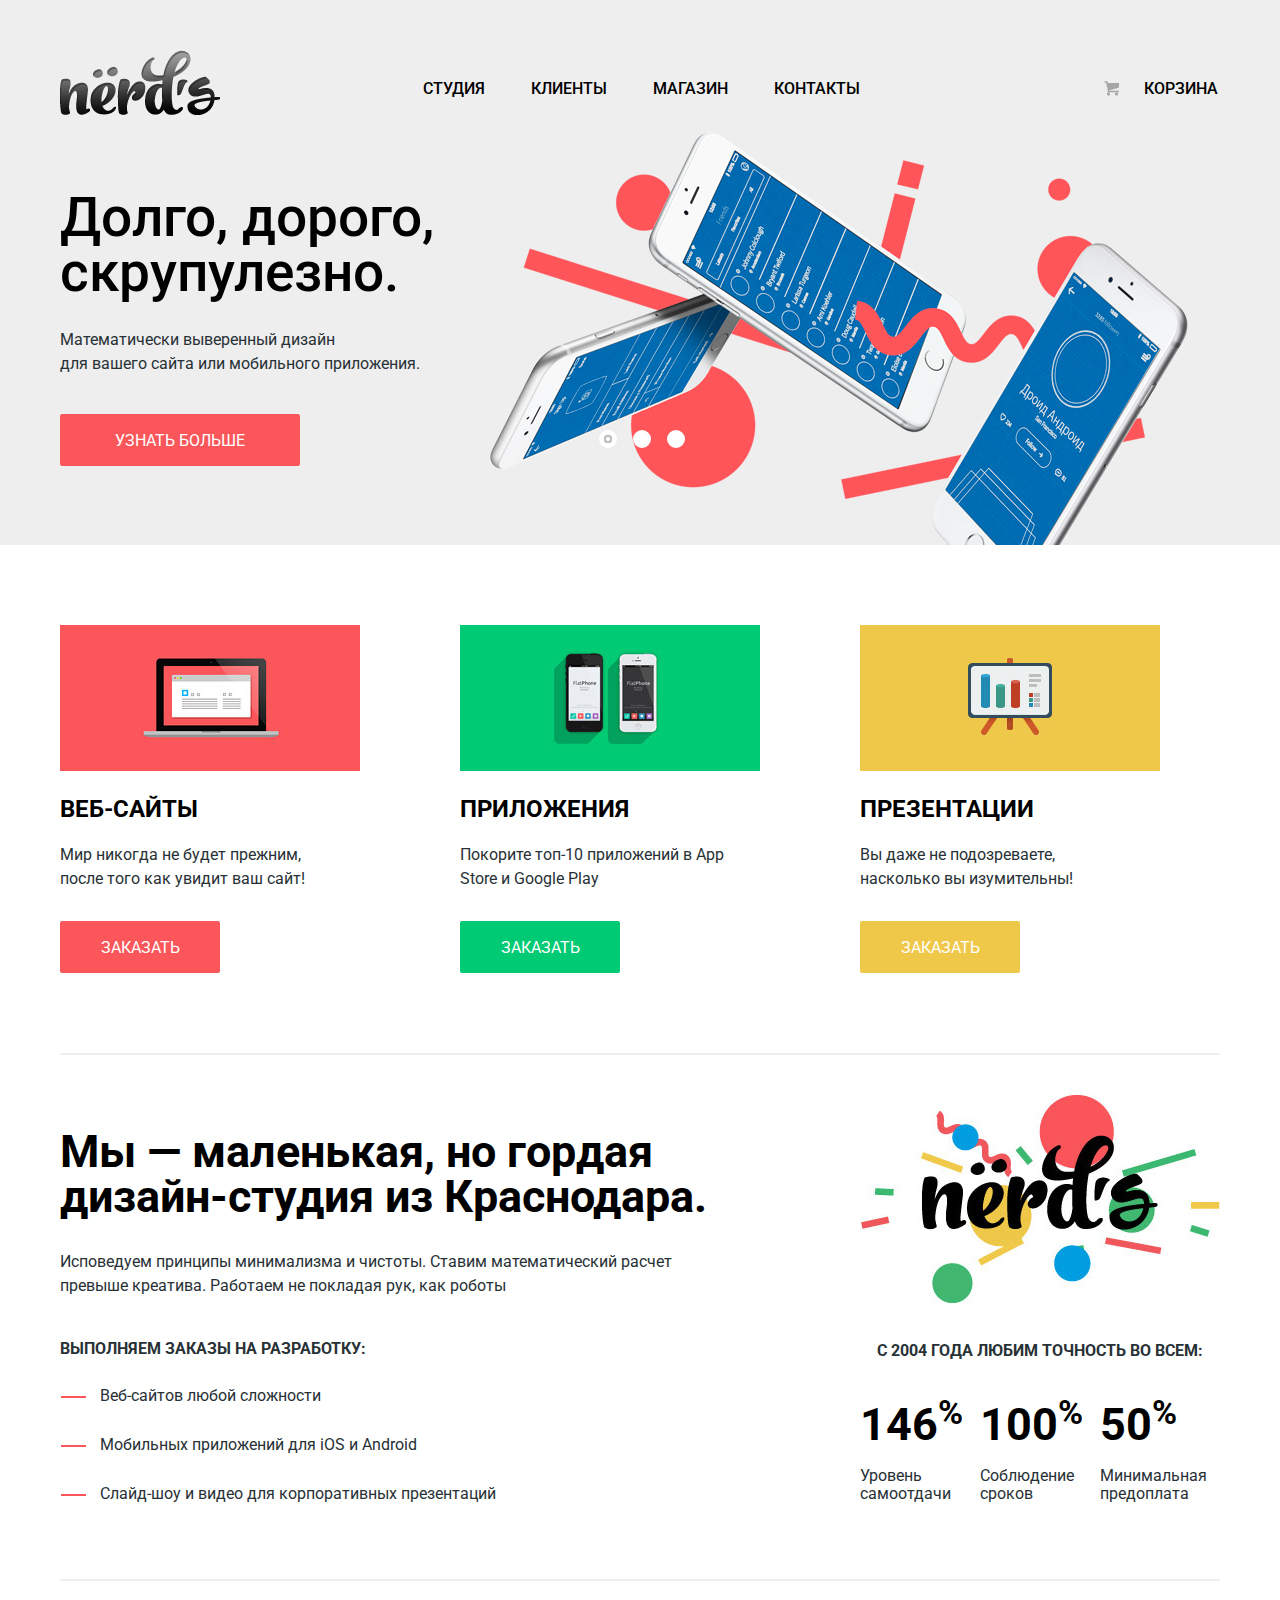
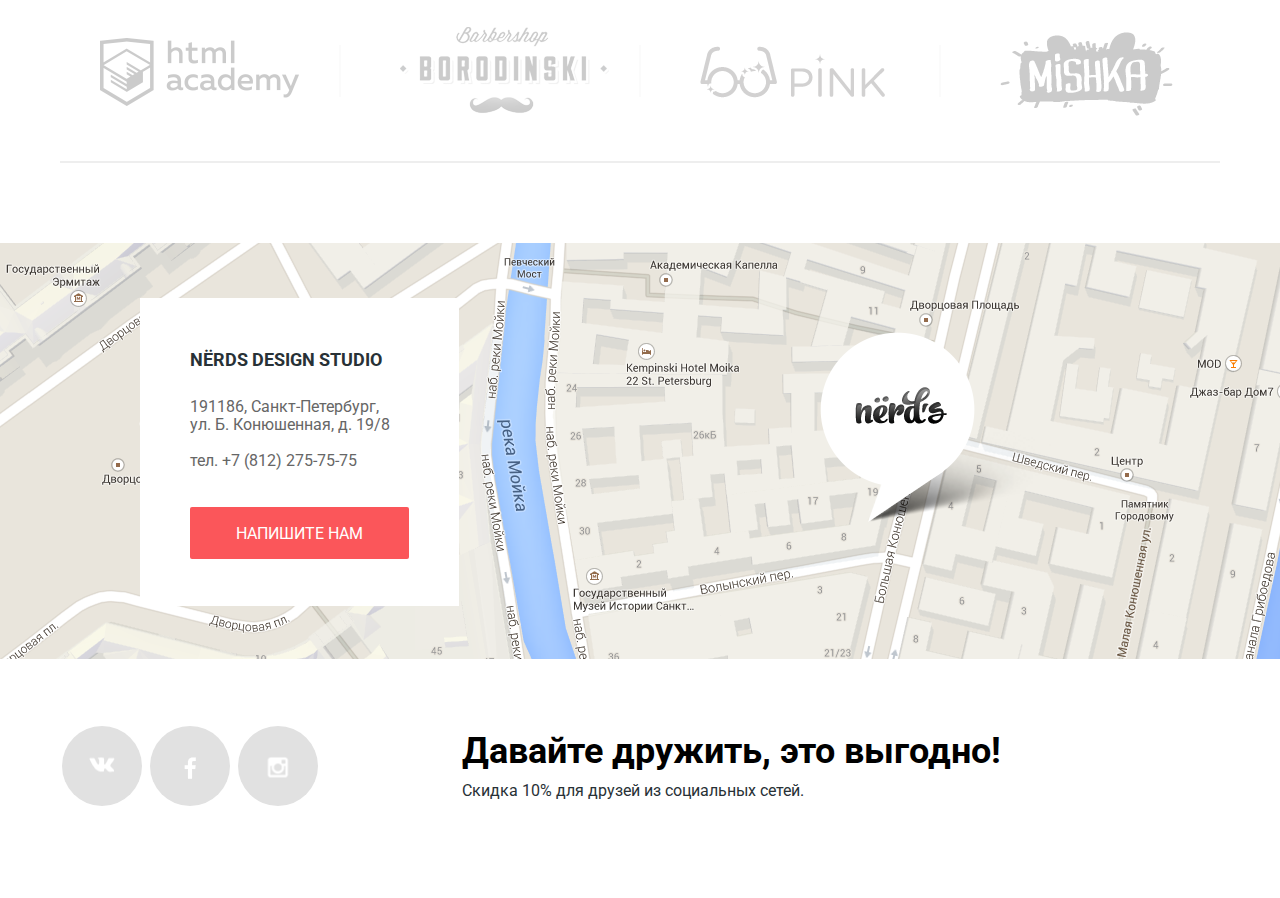
==== index.html @ e9937d72 "Декоративные элементы личного проекта" ====
<!DOCTYPE html>
<html lang="ru">
  <head>
    <meta charset="utf-8">
    <title>Нёрдс</title>
    <link href="css/style.css" rel="stylesheet">
    <link href="https://fonts.googleapis.com/css?family=Roboto:400,500,700&amp;subset=cyrillic-ext" rel="stylesheet">
    <link href="css/normalize.css" rel="stylesheet">
  </head>
  <body>
    <header class="nav-header">
      <div class="container">
        <nav class="nav clearfix">
          <a class="main-logo"><img src="img/nerds-logo.png" width="160" height="65" alt="Нердс"></a>
          <ul class="nav-list">
            <li><a href="#">Студия</a></li>
            <li><a href="#">Клиенты</a></li>
            <li><a href="#">Магазин</a></li>
            <li><a href="#">Контакты</a></li>
            <li><a href="#" class="cart">Корзина</a></li>
          </ul>
        </nav>
      </div>
    </header>
    <header class="slider-header">
      <div class="container">
        <div class="slider">
          <div class="slider-switch">
            <span class="active"></span>
            <span></span>
            <span></span>
          </div>
          <div class="slides">
            <div class="slider-banner">
              <div class="slider-text">
                <h1 class="slider-title">Долго, дорого, скрупулезно.</h1>
                <p>Математически выверенный дизайн<br> для вашего сайта или мобильного приложения.</p>
                <a class="button" href="#">Узнать больше</a>
              </div>
            </div>
            <div class="slider-banner">
              <div class="slider-text">
                <h1 class="slider-title">Любим математику как никто другой.</h1>
                <p>Никакого креатива, только математические формулы<br> для расчета идеальных пропорций.</p>
                <a class="button" href="#">Узнать больше</a>
              </div>
            </div>
            <div class="slider-banner">
              <div class="slider-text">
                <h1 class="slider-title">Только ночь, только хардкор.</h1>
                <p>Работать днем, как все? Мы против этого.<br> Ближе к полуночи работа только начинается.</p>
                <a class="button" href="#">Узнать больше</a>
              </div>
            </div>
          </div>
        </div>
      </div>
    </header>
    <main>
      <div class="container">
      <!--Блок о преимуществах  -->
        <section class="features">
          <div class="features-item">
            <img src="img/adv1.jpg" width="300" height="146" alt="Веб-сайты">
            <h3 class="features-title">Веб-сайты</h3>
            <p>Мир никогда не будет прежним, после того как увидит ваш сайт!</p>
            <a class="button red" href="#">Заказать</a>
          </div>
          <div class="features-item">
            <img src="img/adv2.jpg" width="300" height="146" alt="Приложения">
            <h3 class="features-title">Приложения</h3>
            <p>Покорите топ-10 приложений в App Store и Google Play</p>
            <a class="button green" href="#">Заказать</a>
          </div>
          <div class="features-item">
            <img src="img/adv3.jpg" width="300" height="146" alt="Презентации">
            <h3 class="features-title">Презентации</h3>
            <p>Вы даже не подозреваете, насколько вы изумительны!</p>
            <a class="button yellow" href="#">Заказать</a>
          </div>
        </section>
      </div>
      <div class="container">
      <!-- Основной блок о компании -->
        <section class="about clearfix">
          <div class="about-left">
            <h2 class="about-title">Мы — маленькая, но гордая дизайн-студия из Краснодара.</h2>
            <p>Исповедуем принципы минимализма и чистоты. Ставим математический расчет<br> превыше креатива. Работаем не покладая рук, как роботы</p>
            <div class="about-jobs">
              <b>Выполняем заказы на разработку:</b>
                <ul class="about-jobs-list">
                  <li>Веб-сайтов любой сложности</li>
                  <li>Мобильных приложений для iOS и Android</li>
                  <li>Слайд-шоу и видео для корпоративных презентаций</li>
                </ul>
            </div>
          </div>
          <div class="about-right">
            <img src="img/about-nerds-logo.jpg" width="360" height="208" alt="Нердс">
            <div class="about-profits">
              <b>С 2004 года любим точность во всем:</b>
                <ul class="about-profits-list">
                  <li>
                    <b>146<sup>%</sup></b>
                    <span>Уровень<br> самоотдачи</span>
                  </li>
                  <li>
                    <b>100<sup>%</sup></b>
                    <span>Соблюдение<br> сроков</span>
                  </li>
                  <li>
                    <b>50<sup>%</sup></b>
                    <span>Минимальная<br> предоплата</span>
                  </li>
                </ul>
            </div>
          </div>
        </section>
      </div>
      <!-- Список партнеров -->
      <div class="container">
        <section class="partners clearfix">
          <ul class="partners-list">
            <li>
              <div class="partner-1">
                <a href="https://htmlacademy.ru/intensive/htmlcss"><img src="img/partner-academy.png" width="199" height="68" alt="HTML Academy"></a>
              </div>
            </li>
            <li>
              <div class="partner-2">
                <a href="#"><img src="img/partner-barbershop.png" width="209" height="90" alt="Барбершоп Бородинский"></a>
              </div>
            </li>
            <li>
              <div class="partner-3">
                <a href="#"><img src="img/partner-pink.png" width="185" height="52" alt="Pink"></a>
              </div>
            </li>
            <li>
              <div class="partner-4">
              <a href="#"><img src="img/partner-mishka.png" width="173" height="84" alt="Mishka"></a>
            </div>
            </li>
          </ul>
        </section>
      </div>
      <!--Блок контактов -->
      <div class="map-image clearfix">
        <img src="img/map.png" width="1440" height="416" alt="Карта">
      <div class="container">
        <div class="map-contacts">
          <strong>Nёrds design studio</strong>
          <p>191186, Санкт-Петербург,<br> ул. Б. Конюшенная, д. 19/8<span>тел. +7 (812) 275-75-75</span></p>
          <a class="button" href="#">Напишите нам</a>
        </div>
      </div>
    </div>
    </main>
    <!--Футер-->
    <footer class="container">
      <div class="footer-info clearfix">
        <section class="footer-social">
          <a href="http://vk.com" class="social-btn social-btn-vk">Вконтакте</a>
          <a href="http://facebook.com" class="social-btn social-btn-fb">Фэйсбук</a>
          <a href="http://instagram.com" class="social-btn social-btn-inst">Инстаграм</a>
        </section>
        <section class="footer-discount">
          <h3 class="footer-title">Давайте дружить, это выгодно!</h3>
          <p>Скидка 10% для друзей из социальных сетей.<p>
        </section>
      </div>
    </footer>
     <!--Модальное окно "Напишите нам"-->
    <div class="write-us">
      <form action="#" method="post">
        <input type="text" name="user" value="Представьтесь пожалуйста" id="username">
        <label for="username">Ваше имя:</label>
        <input type="email" name="email-address" value="Для отправки ответа" id="user-email">
        <label for="user-email">Ваш e-mail:</label>
        <textarea name="comment" id="user-comment">В свободной форме</textarea>
        <label for="user-comment">Текст письма:</label>
        <button>Отправить</button>
      </form>
    </div>
  </body>
</html>
---- css/style.css ----
html,
body {
  margin: 0;
  padding: 0;
  font-size: 16px;
  color: #283136;
  font-weight: normal;
  font-family: "Roboto", "Arial", "Helvetica", sans-serif;
}

.sprite {
  background-image: url(../img/sprite.png);
  background-repeat: no-repeat;
  display: block;
}

.sprite-cart-icon {
  width: 15px;
  height: 15px;
  background-position: -20px -20px;
}

.sprite-checkbox-off {
  width: 23px;
  height: 23px;
  background-position: -20px -75px;
}

.sprite-checkbox-on {
  width: 27px;
  height: 23px;
  background-position: -20px -138px;
}

.sprite-close-cross {
  width: 21px;
  height: 21px;
  background-position: -20px -201px;
}

.sprite-fb-icon {
  width: 12px;
  height: 22px;
  background-position: -20px -262px;
}

.sprite-insta-icon {
  width: 21px;
  height: 21px;
  background-position: -20px -324px;
}

.sprite-radio-off {
  width: 25px;
  height: 25px;
  background-position: -20px -385px;
}

.sprite-radio-on {
  width: 25px;
  height: 25px;
  background-position: -20px -450px;
}

.sprite-vk-icon {
  width: 26px;
  height: 15px;
  background-position: -20px -515px;
}

h1.slider-title,
h1.catalog-title {
  font-size: 55px;
  line-height: 55px;
  color: #000000;
}

h3.features-title {
  font-size: 24px;
  line-height: 30px;
  color: #000000;
}

h3.footer-title {
  font-size: 36px;
  line-height: 36px;
  color: #000000;
}

.button {
  color: #ffffff;
  font-size: 16px;
  line-height: 18px;
  border-radius: 2px;
  background-color: #fb565a;
  display: block;
  text-decoration: none;
  text-transform: uppercase;
  margin: 0;
  padding-top: 18px;
  padding-bottom: 16px;
  text-align: center;
  width: 240px;
}

.clearfix::after {
  content: "";
  display: table;
  clear: both;
}

.container {
  width: 1160px;
  margin: 0 auto;
  padding: 0 20px;
}

header {
  background-color: #eeeeee;
}

.nav {
  padding: 0;
  margin: 0;
  padding-top: 50px;
}

.main-logo {
  float: left;
  display: block;
  margin: 0;
  padding: 0;
  width: 160px;
  height: 65px;
}

.main-logo img:hover {
  opacity: 0.8;
  cursor: pointer;
}

.main-logo img:active {
  opacity: 0.3;
}

.nav-list {
  float: right;
  width: 800px;
  padding: 0;
  padding-top: 24px;
  margin: 0;
  margin-bottom: 10px;
  list-style-type: none;
}

.nav-list li {
  display: inline-block;
  vertical-align: middle;
  padding-left: 3px;
  padding-right: 39px;
  font-size: 16px;
  line-height: 30px;
}

.nav-list li:last-child {
  padding-right: 0;
}

.nav-list a {
  text-transform: uppercase;
  color: #000000;
  font-weight: 500;
  text-decoration: none;
}

.nav-list a:hover {
  color: #fb565a;
}

.nav-list a:active {
  color: #afafaf;
}

.nav-list a.active {
  border-bottom: 2px solid #fb565a;
  padding-bottom: 9px;
}

.cart {
  background: url(../img/cart-icon.png) no-repeat left center;
  padding-left: 40px;
  margin-left: 198px;
}

.catalog-title {
  margin: 0;
  padding: 0;
  width: auto;
  padding-top: 76px;
  padding-left: 217px;
  padding-bottom: 107px;
}

.catalog-header {
  margin-bottom: 57px;
}

/*СЛАЙДЕР*/

.slider-header {
  margin: 0 auto;
  padding: 0;
  margin-bottom: 80px;
}

.slider {
  position: relative;
  width: 1160px;
  height: 430px;
  margin: 0 auto;
}

.slider-switch {
  position: absolute;
  bottom: 90px;
  left: 50%;
  width: 100px;
  height: 25px;
  margin-left: -48px;
  text-align: center;
  z-index: 900;
}

.slider-switch span {
  display: inline-block;
  width: 8px;
  height: 8px;
  margin: 0 6px;
  background-color: #ffffff;
  border: 5px solid #ffffff;
  vertical-align: top;
  border-radius: 50%;
  cursor: pointer;
  position: relative;
}

.slider-switch .active {
  background-color: #808080
}

.slider-switch .active::before {
  content: "";
  display: block;
  position: absolute;
  width: 4px;
  height: 4px;
  border: 2px solid #c1c1c1;
  border-radius: 50%;
  background-color: #ffffff;
}

.slider-banner {
  position: absolute;
  top: 0;
  left: 0;
  width: 100%;
  height: 100%;
  overflow: hidden;
}

.slider-text {
  width: 520px;
  padding: 0;
  padding-top: 75px;
}

.slider-title {
  margin: 0;
  padding: 0;
  margin-bottom: 25px;
  font-weight: 500;
}

.slider p {
  margin-bottom: 38px;
  padding-right: 30px;
  padding-top: 3px;
  color: #283136;
  line-height: 24px;
}

.slider a.button:hover {
  background-color: #e74246;
}

.slider a.button:active {
  background-color: #d7373b;
  color: rgba(255, 255, 255, 0.3);
  transform: translateY(3px);
}

.slider-banner:nth-child(1) {
  background-image: url(../img/slide1.png);
  background-repeat: no-repeat;
  background-position: 430px 17px;
}

.slider-banner:nth-child(2) {
  background-image: url(../img/slide2.png);
  background-repeat: no-repeat;
  background-position: 430px 0px;
}

.slider-banner:nth-child(3) {
  background-image: url(../img/slide3.png);
  background-repeat: no-repeat;
  background-position: 400px 0px;
}

.slider-banner {
  display: none;
}

.slider-banner:nth-child(1) {
  display: block;
}

/*Блок преимуществ*/

.features {
  padding: 0;
  margin: 0;
  font-size: 0;
  border-bottom: 2px solid #eeeeee;
}

.features-item {
  display: inline-block;
  vertical-align: middle;
  text-align: left;
  width: 300px;
  padding-left: 100px;
  font-size: 16px;
  line-height: 24px;
}

.features-item:nth-child(1) {
  padding-left: 0;
}

.features-item img {
  display: block;
  margin-bottom: 23px;
}

.features-title {
  margin: 0;
  margin-bottom: 19px;
  padding: 0;
  text-transform: uppercase;
}

.features-item p {
  color: #283136;
  padding-right: 34px;
  margin-bottom: 30px;
}

.features-item a.button {
  width: 160px;
  margin-bottom: 80px;
}

.button.red:hover {
  background-color: #e74246;
}

.button.red:active {
  background-color: #d7373b;
  color: rgba(255, 255, 255, 0.3);
  transform: translateY(3px);
}

.button.green {
  background-color: #00ca74;
}

.button.green:hover {
  background-color: #00bc6c;
}

.button.green:active {
  background-color: #00aa62;
  color: rgba(255, 255, 255, 0.3);
  transform: translateY(3px);
}

.button.yellow {
  background-color: #efc84a;
}

.button.yellow:hover {
  background-color: #eab534;
}

.button.yellow:active {
  background-color: #e5a722;
  color: rgba(255, 255, 255, 0.3);
  transform: translateY(3px);
}


/*КАТАЛОГ ЛЕВАЯ СТОРОНА*/

.main-leftside {
  float: left;
  margin: 0;
  padding: 0;
  width: 260px;
  font-size: 16px;
  line-height: 20px;
}

.range-filter {
  width: 260px;
  position: relative;
  margin-bottom: 104px;
}

.range-controls {
  height: 41px;
  padding-top: 39px;
  padding-right: 20px;
  padding-left: 20px;
  margin-bottom: 15px;
  border-radius: 3px;
  background: #eeeeee;
}

.range-controls .scale {
  height: 2px;
  background: #d7dcde;
}

.range-controls .bar {
  width: 70%;
  height: 2px;
  background: #00ca74;
}

.range-controls .toggle {
  position: absolute;
  top: 30px;
  left: 0px;
  width: 4px;
  height: 4px;
  cursor: pointer;
  border: 8px solid #fff;
  border-radius: 50%;
  background: #ababab;
  box-shadow: 0 2px 1px 0 #cfcfcf;
}

.range-controls .toggle-min {
  left: 20px;
}

.range-controls .toggle-max {
  left: 160px;
}

.price-filter input {
  width: 58px;
  padding: 6px 10px;
  margin-left: 13px;
  background-color: #eeeeee;
  font-size: 16px;
  font-family: "Roboto", sans-serif;
  font-weight: 300;
  font-style: normal;
  text-align: center;
  color: #283136;
  line-height: 22px;
  text-transform: uppercase;
  border: none;
  border-radius: 3px;
}

.price-filter label {
  text-transform: uppercase;
  font-size: 16px;
}

.min-price {
  position: absolute;
  left: 0px;
  top: 94px;
}

.max-price {
  position: absolute;
  top: 94px;
  right: 0px;
}


.filter-title {
  font-size: 18px;
  line-height: 30px;
  margin: 0;
  padding: 0;
  text-transform: uppercase;
}

.filter-title.range {
  margin-bottom: 48px;
}

.filter-title.grid {
  margin-bottom: 17px;
}

.filter-title.feature {
  margin-bottom: 0px;
}

.filter-kind ul {
  margin: 0;
  margin-bottom: 30px;
  padding-left: 0;
}

.filter-kind li {
  list-style-type: none;
  padding-bottom: 15px;
  color: #283136;
}

.filter-feature ul {
  padding-left: 0;
  margin-bottom: 30px;
}

.filter-feature li {
  list-style-type: none;
  padding-bottom: 16px;
}

input[type="radio"] {
  display: none;
}

input[type="radio"] + label {
  display: block;
  margin: 2px 0;
  padding-left: 35px;
  position: relative;
  cursor: pointer;
}

input[type="radio"] + label::before {
  content: "";
  display: block;
  position: absolute;
  top: 0;
  left: 0;
  background-image: url(../img/sprite.png);
  background-repeat: no-repeat;
  width: 25px;
  height: 25px;
  background-position: -20px -385px;
  opacity: 0.4;
}

input[type="radio"]:checked + label::before {
  content: "";
  display: block;
  position: absolute;
  top: 0;
  left: 0;
  background-image: url(../img/sprite.png);
  background-repeat: no-repeat;
  width: 25px;
  height: 25px;
  background-position: -20px -450px;
}

input[type="checkbox"] {
  display: none;
}

input[type="checkbox"] + label {
  display: block;
  margin: 2px 0;
  padding-left: 35px;
  position: relative;
  cursor: pointer;
}


input[type="checkbox"] + label::before {
  content: "";
  display: block;
  position: absolute;
  top: 0;
  left: 0;
  background-image: url(../img/sprite.png);
  background-repeat: no-repeat;
  width: 23px;
  height: 23px;
  background-position: -20px -75px;
  opacity: 0.4;
}


input[type="checkbox"]:checked + label::before {
  content: "";
  position: absolute;
  background-image: url(../img/sprite.png);
  background-repeat: no-repeat;
  width: 27px;
  height: 23px;
  background-position: -20px -138px;
}

.button.grey {
  background-color: #eeeeee;
  color: #000000;
  font-weight: 500;
  width: 260px;
}

.button.grey:hover {
  background-color: #dfdfdf;
}

.button.grey:active {
  background-color: #d5d5d5;
  color: #959595;
  transform: translateY(3px);
}

/*КАТАЛОГ ПРАВАЯ СТОРОНА*/

.main-rightside {
  float: right;
  margin: 0;
  padding: 0;
  width: 760px;
  margin-left: 100px;
  margin-bottom: 60px;
}

.sort {
  margin: 0;
  margin-bottom: 57px;
  padding: 0;
}

.sort-left {
  float: left;
  text-transform: uppercase;
  font-size: 18px;
  line-height: 18px;
  margin: 0;
  padding: 0;
}

.sort-right {
  float: right;
  padding-top: 2px;
}

.sort-right a {
  display: inline-block;
  text-transform: uppercase;
  text-decoration: none;
  vertical-align: bottom;
  text-align: left;
  font-size: 14px;
  line-height: 18px;
  padding-right: 18px;
  opacity: 0.3;
  color: #000000;
}

.sort-right .down {
  vertical-align: middle;
  margin-left: 34px;
  font-size: 0;
  width: 9px;
  height: 9px;
  background-image: url(../img/sort.png);
  background-repeat: no-repeat;
  opacity: 1;
  cursor: pointer;
}

.sort-right .up {
  vertical-align: middle;
  margin-left: 0;
  font-size: 0;
  width: 9px;
  height: 9px;
  background-image: url(../img/sort.png);
  transform: rotate(180deg);
  background-repeat: no-repeat;
  opacity: 0.2;
  cursor: pointer;
}

.sort-right a.active {
  color: #000000;
  opacity: 1;
}

.sort-right a:hover {
  opacity: 0.6;
}

.sort-right a:active {
  opacity: 1;
}

.sort-right .down,
.up {
  padding-left: 0;
  padding-right: 0;
}

/*БЛОК МАКЕТОВ*/

.samples ul {
  margin: 0;
  padding: 0;
}

.samples-item li {
  float: left;
  width: 360px;
  list-style-type: none;
  margin: 0;
  margin-right: 40px;
  margin-top: 40px;
  margin-bottom: 31px;
  padding: 0;
  position: relative;
}

.window-header {
  position: absolute;
  top: -40px;
  left: 0px;
  padding: 0;
  margin: 0;
  padding-top: 0px;
  width: 360px;
  height: 40px;
  background-color: #e5e5e5;
  border-radius: 3px 3px 0 0;
}

.window-header span {
  display: inline-block;
  vertical-align: middle;
  text-align: left;
  margin-right: 5px;
  margin-top: 13px;
  width: 14px;
  height: 14px;
  border-radius: 50%;
  background-color: #ffffff;
}

.window-header span:first-child {
  margin-left: 16px;
}

.samples-item li:nth-child(2n) {
  margin-right: 0;
}

.sample-image img {
  display: block;
  position: relative;
  width: 359px;
  height: 576px;
  margin: 0 auto;
  border-left: 1px solid #e5e5e5;
  border-right: 1px solid #e5e5e5;
  border-bottom: 1px solid #e5e5e5;
}

.window-info {
  position: absolute;
  bottom: 0px;
  left: 0;
  width: 360px;
  height: 231px;
  background-color: #eeeeee;
  display: block;
  text-align: center;
  vertical-align: middle;
}

.samples-item li:hover > .window-header {
  background-color: #4d4d4d;
}

.window-info {
  display: none;
}

.samples-item li:hover > .window-info {
  display: block;
}

.samples-item li:hover {
  box-shadow: 0 6px 6px rgba(207, 207, 207, 0.5);
}

.window-info b {
  text-transform: uppercase;
  font-size: 18px;
  line-height: 30px;
  display: block;
  margin-top: 25px;
  margin-bottom: 0px;
}

.window-info p {
  color: #666666;
  font-size: 16px;
  line-height: 18px;
  margin-bottom: 29px;
}

.window-info .button {
  margin-left: 80px;
  width: 200px;
}

.window-info .button:hover {
  background-color: #e74246;
}

.window-info .button:active {
  background-color: #d7373b;
  transform: translateY(-3px);
}

/*НАВИГАЦИЯ ПО СТРАНИЦАМ КАТАЛОГА*/

.samples-page-left {
  float: left;
  margin: 0;
  padding: 0;
  margin-top: 27px;
  width: 760px;
}

.page {
  display: inline-block;
  vertical-align: middle;
  text-align: center;
  background-color: #eeeeee;
  color: #000000;
  font-size: 16px;
  text-decoration: none;
  text-transform: uppercase;
  border: 3px solid #eeeeee;
  border-radius: 3px;
  line-height: 47px;
  min-width: 47px;
  height: 47px;
  margin: 0;
  padding: 0;
  margin-left: 4px;
}

.page.active {
  background-color: #ffffff;
}

.page:hover {
  background-color: #dfdfdf;
  border-color: #dfdfdf;
}

.page:active {
  background-color: #d5d5d5;
  border-color: #d5d5d5;
  color: rgba(255, 255, 255, 0.3);
  transform: translateY(3px);
}

.samples-page-left a:first-child {
  margin-left: 0;
}

.samples-page-left a:last-child {
  width: 256px;
}

/*БЛОК О КОМПАНИИ*/

.about {
  margin: 0;
  padding: 0;
  margin-bottom: 39px;
}

.about-left {
  float: left;
  width: 660px;
  margin: 0 auto;
  margin-top: 74px;
  padding: 0;
  padding-right: 20px;
  font-size: 16px;
  line-height: 24px;
}

.about-right {
  float: right;
  width: 400px;
  padding: 0;
  margin: 0;
  margin-top: 40px;
}

.about-title {
  padding: 0;
  margin: 0;
  margin-bottom: 31px;
  font-size: 45px;
  line-height: 45px;
  color: #000000;
}

.about-left p {
  margin: 0;
  margin-bottom: 39px;
  padding: 0;
  line-height: 24px;
}

.about-jobs {
  margin: 0;
  padding: 0;
  font-size: 16px;
  line-height: 24px;
}

.about-jobs b {
  text-transform: uppercase;
  margin-bottom: 27px;
}

.about-jobs-list li {
  display: block;
  padding-bottom: 18px;
  padding-top: 7px;
  list-style-type: none;
  position: relative;
}

.about-jobs-list li::before {
  content: "";
  position: absolute;
  left: -39px;
  top: 19px;
  display: block;
  width: 25px;
  height: 2px;
  background-color: #fb565a;
}

.about-right img {
  margin-bottom: 32px;
  padding-left: 40px;
}

.about-profits b {
  font-size: 16px;
  line-height: 24px;
  text-transform: uppercase;
  padding-left: 57px;
}

.about-profits-list {
  list-style-type: none;
  padding: 0;
  margin: 0;
  padding-top: 50px;
  padding-left: 40px;
}

.about-profits-list li {
  display: inline-block;
  vertical-align: bottom;
  padding-right: 13px;
  font-size: 16px;
  line-height: 18px;
}

.about-profits-list span {
  display: block;
  padding-top: 23px;
  font-size: 16px;
  line-height: 18px;
}


.about-profits-list b {
  padding-left: 0;
  font-size: 45px;
  color: #000000;
}


/*СПОНСОРЫ*/

.partners {
  display: block;
  height: 180px;
  margin: 0 auto;
  margin-bottom: 80px;
  padding: 0;
  border-top: 2px solid #eeeeee;
  border-bottom: 2px solid #eeeeee;
  position: relative;
}


.partners-list li {
  list-style-type: none;
  width: 1160px;
}

.partner-1,
.partner-2,
.partner-3 {
  float: left;
  display: block;
  margin: 0 auto;
  padding: 0;
  padding-right: 20px;
  padding-top: 24px;
  width: 280px;
  line-height: 100px;
  opacity: 0.2;
}

.partners-list li img {
  vertical-align: middle;
  width: auto;
}

.partner-4 {
  float: left;
  margin: 0 auto;
  padding: 0;
  padding-top: 35px;
  width: 260px;
  padding-right: 0;
  opacity: 0.2;
}

.partner-1::after,
.partner-2::after,
.partner-3::after {
  content: "";
  position: absolute;
  top: 64px;
  display: block;
  width: 2px;
  height: 52px;
  background-color: #eeeeee;
}

.partner-1::after {
  left: 279px;
}

.partner-2::after {
  left: 579px;
}

.partner-3::after {
  left: 879px;
}

.partner-1:hover,
.partner-2:hover,
.partner-3:hover,
.partner-4:hover {
  opacity: 1;
}

.partner-1:active,
.partner-2:active,
.partner-3:active,
.partner-4:active {
  opacity: 0.1;
}

/*КАРТА*/

.map-image {
  display: block;
  position: relative;
  width: 1440px;
  height: 416px;
  margin: 0 auto;
  padding: 0;
}

.map-contacts {
  position: absolute;
  top: 55px;
  left: 140px;
  background-color: #ffffff;
  margin: 0 auto;
  padding: 0;
  padding-top: 47px;
  padding-left: 50px;
  font-size: 16px;
  line-height: 18px;
  text-align: left;
}

.map-contacts strong {
  font-size: 18px;
  line-height: 30px;
  text-transform: uppercase;
}

.map-contacts p {
  padding: 0;
  margin: 0;
  margin-top: 23px;
  color: #666666;
}

.map-contacts span {
  display: block;
  margin: 0;
  padding: 0;
  margin-top: 18px;
}

.map-contacts a.button {
  width: 219px;
  margin: 0;
  margin-bottom: 47px;
  margin-top: 37px;
  margin-right: 50px;
}

.map-contacts a.button:hover {
  background-color: #e74246;
}

/*ФУТЕР*/

.footer-info {
  margin: 0;
  margin-top: 74px;
  padding: 0;
  padding-bottom: 80px;
}

.footer-social {
  float: left;
  padding: 0;
  margin: 0 auto;
  width: 260px;
  text-align: center;
}

.social-btn {
  display: inline-block;
  margin-left: 4px;
  margin-top: -7px;
  width: 80px;
  height: 80px;
  font-size: 0;
  vertical-align: top;
  text-decoration: none;
  background-color: #e1e1e1;
  border-radius: 50%;
  position: relative;
}

.social-btn-vk {
  margin-left: 0;
}

.social-btn:hover {
  background-color: #e74246;
}

.social-btn:active {
  background-color: #d7373b;
  transform: translateY(3px);
  opacity: 0.3;
}

.social-btn::before {
  content: "";
  position: absolute;
  background-image: url(../img/sprite.png);
  background-repeat: no-repeat;
  transform: translate(-50%, 50%);
}

.social-btn-vk::before {
  top: 30%;
  width: 26px;
  height: 15px;
  background-position: -20px -515px;
}

.social-btn-fb::before {
  top: 25%;
  width: 12px;
  height: 22px;
  background-position: -20px -262px;
}

.social-btn-inst::before {
  top: 25%;
  width: 21px;
  height: 21px;
  background-position: -20px -324px;
}

.footer-discount {
  float: left;
  width: 700px;
  padding: 0;
  margin-left: 122px;
  padding-left: 20px;
}

.footer-title {
  margin: 0;
  padding: 0;
  text-align: left;
}

.footer-discount p {
  font-size: 16px;
  line-height: 22px;
  text-align: left;
  margin-top: 11px;
}

.write-us {
  display: none;
}
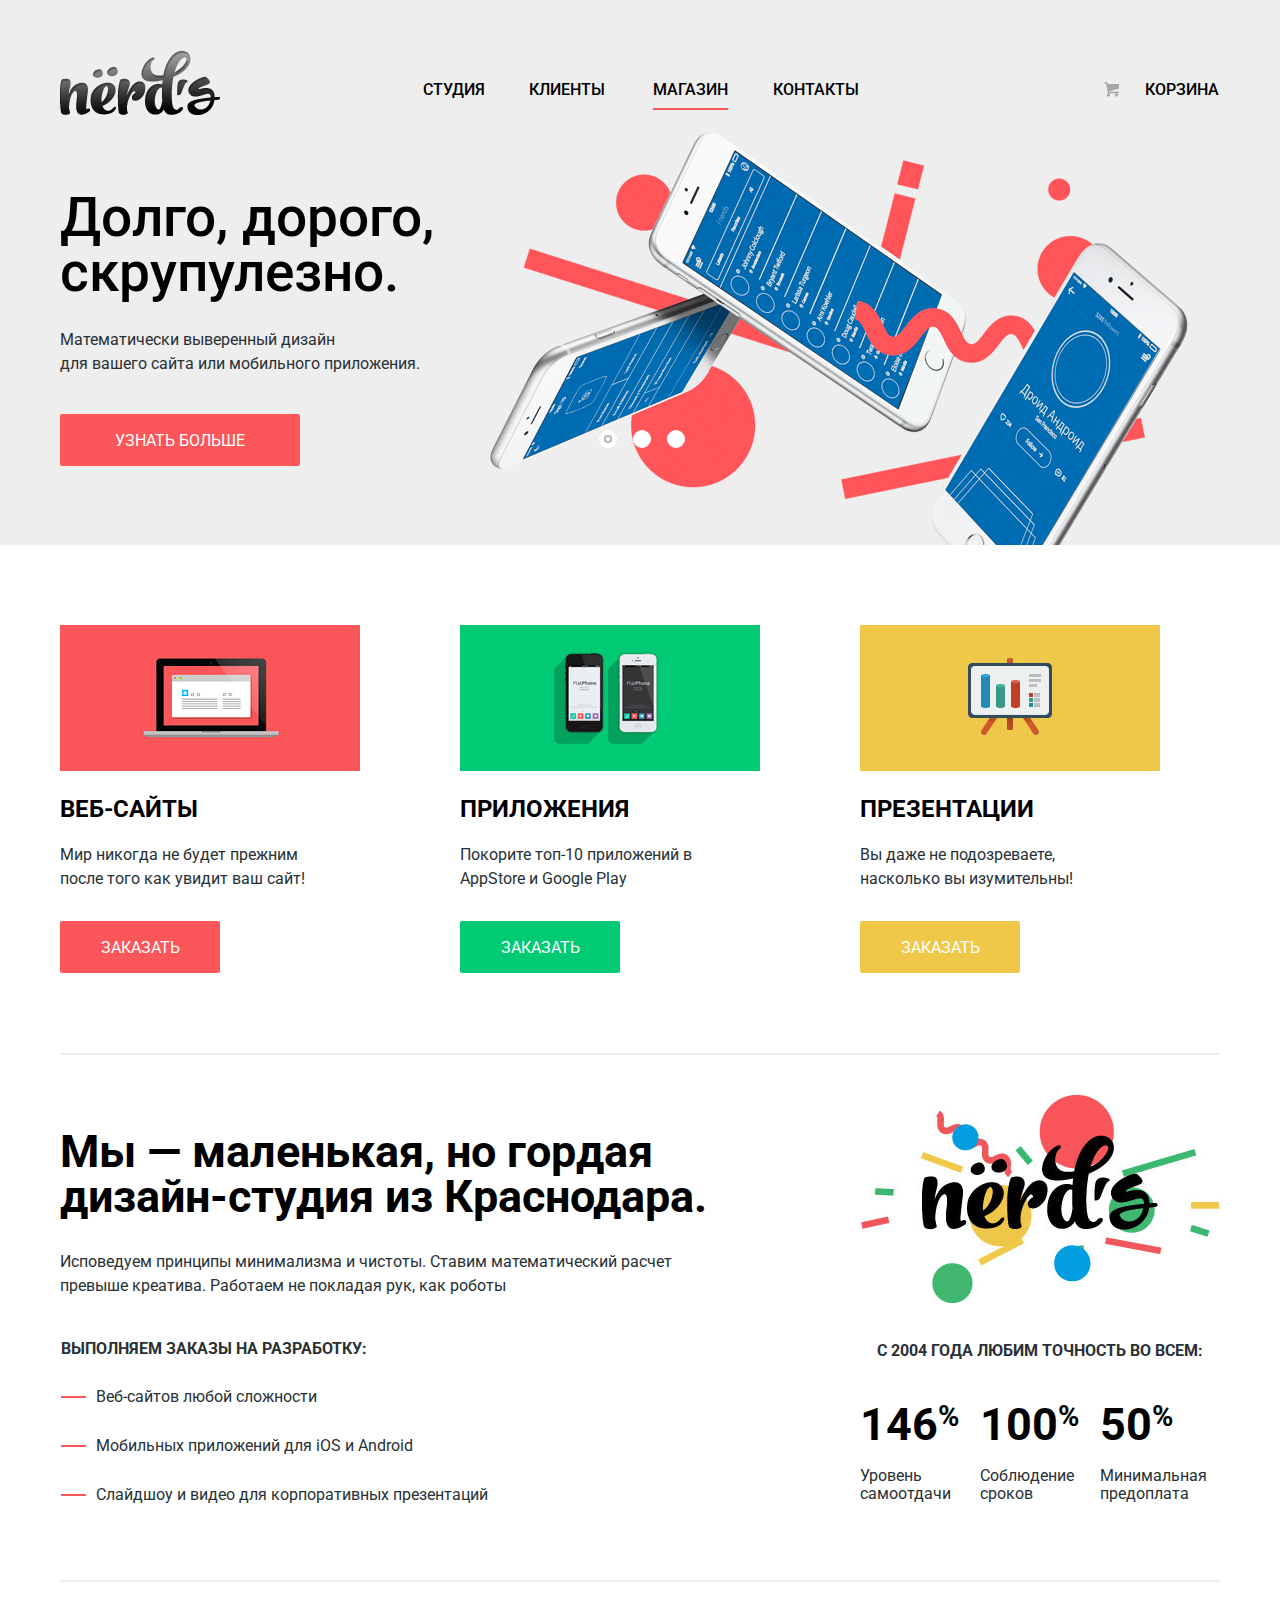
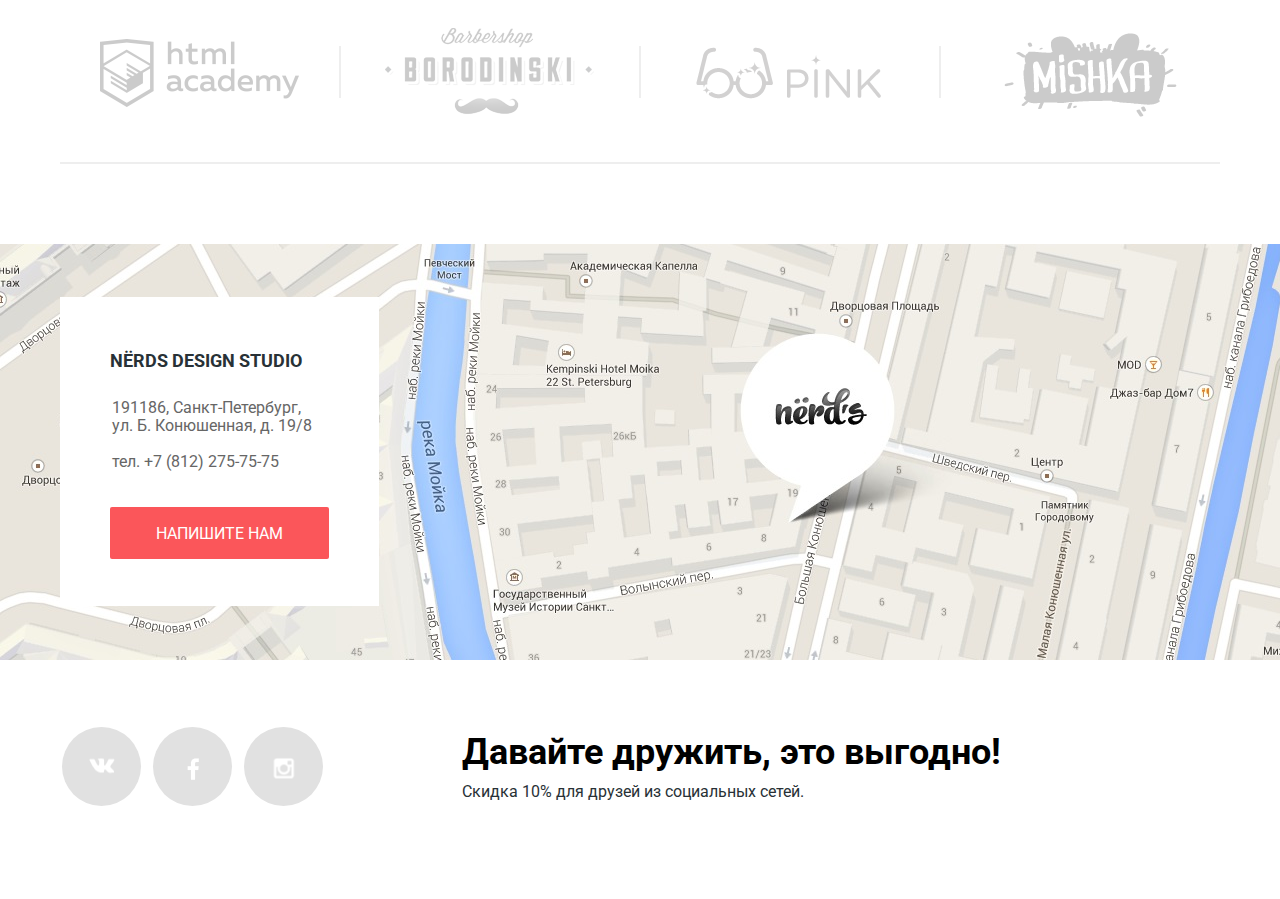
==== commit e9bbef8b: "исправления" ====
--- a/index.html
+++ b/index.html
@@ -3,23 +3,25 @@
   <head>
     <meta charset="utf-8">
     <title>Нёрдс</title>
+    <link href="css/normalize.css" rel="stylesheet">
+    <link href="https://fonts.googleapis.com/css?family=Roboto:400,500,700&amp;subset=cyrillic-ext" rel="stylesheet">
     <link href="css/style.css" rel="stylesheet">
-    <link href="https://fonts.googleapis.com/css?family=Roboto:400,500,700&amp;subset=cyrillic-ext" rel="stylesheet">
-    <link href="css/normalize.css" rel="stylesheet">
   </head>
   <body>
     <header class="nav-header">
-      <div class="container">
-        <nav class="nav clearfix">
-          <a class="main-logo"><img src="img/nerds-logo.png" width="160" height="65" alt="Нердс"></a>
+      <div class="container clearfix">
+        <nav class="nav">
+          <a href="index.html" class="main-logo"><img src="img/nerds-logo.png" width="160" height="65" alt="Нердс"></a>
           <ul class="nav-list">
             <li><a href="#">Студия</a></li>
             <li><a href="#">Клиенты</a></li>
-            <li><a href="#">Магазин</a></li>
+            <li><a href="#" class="active">Магазин</a></li>
             <li><a href="#">Контакты</a></li>
-            <li><a href="#" class="cart">Корзина</a></li>
           </ul>
         </nav>
+        <div class="cart">
+          <a href="#">Корзина</a>
+        </div>
       </div>
     </header>
     <header class="slider-header">
@@ -63,13 +65,13 @@
           <div class="features-item">
             <img src="img/adv1.jpg" width="300" height="146" alt="Веб-сайты">
             <h3 class="features-title">Веб-сайты</h3>
-            <p>Мир никогда не будет прежним, после того как увидит ваш сайт!</p>
+            <p>Мир никогда не будет прежним после того как увидит ваш сайт!</p>
             <a class="button red" href="#">Заказать</a>
           </div>
           <div class="features-item">
             <img src="img/adv2.jpg" width="300" height="146" alt="Приложения">
             <h3 class="features-title">Приложения</h3>
-            <p>Покорите топ-10 приложений в App Store и Google Play</p>
+            <p>Покорите топ-10 приложений в AppStore и Google Play</p>
             <a class="button green" href="#">Заказать</a>
           </div>
           <div class="features-item">
@@ -85,13 +87,13 @@
         <section class="about clearfix">
           <div class="about-left">
             <h2 class="about-title">Мы — маленькая, но гордая дизайн-студия из Краснодара.</h2>
-            <p>Исповедуем принципы минимализма и чистоты. Ставим математический расчет<br> превыше креатива. Работаем не покладая рук, как роботы</p>
+            <p>Исповедуем принципы минимализма и чистоты. Ставим математический расчет превыше креатива. Работаем не покладая рук, как роботы</p>
             <div class="about-jobs">
               <b>Выполняем заказы на разработку:</b>
                 <ul class="about-jobs-list">
                   <li>Веб-сайтов любой сложности</li>
                   <li>Мобильных приложений для iOS и Android</li>
-                  <li>Слайд-шоу и видео для корпоративных презентаций</li>
+                  <li>Слайдшоу и видео для корпоративных презентаций</li>
                 </ul>
             </div>
           </div>
@@ -102,15 +104,15 @@
                 <ul class="about-profits-list">
                   <li>
                     <b>146<sup>%</sup></b>
-                    <span>Уровень<br> самоотдачи</span>
+                    <span>Уровень самоотдачи</span>
                   </li>
                   <li>
                     <b>100<sup>%</sup></b>
-                    <span>Соблюдение<br> сроков</span>
+                    <span>Соблюдение сроков</span>
                   </li>
                   <li>
                     <b>50<sup>%</sup></b>
-                    <span>Минимальная<br> предоплата</span>
+                    <span>Минимальная предоплата</span>
                   </li>
                 </ul>
             </div>
@@ -146,15 +148,14 @@
       </div>
       <!--Блок контактов -->
       <div class="map-image clearfix">
-        <img src="img/map.png" width="1440" height="416" alt="Карта">
-      <div class="container">
-        <div class="map-contacts">
-          <strong>Nёrds design studio</strong>
-          <p>191186, Санкт-Петербург,<br> ул. Б. Конюшенная, д. 19/8<span>тел. +7 (812) 275-75-75</span></p>
-          <a class="button" href="#">Напишите нам</a>
+        <div class="container">
+          <div class="map-contacts">
+            <strong>Nёrds design studio</strong>
+            <p>191186, Санкт-Петербург,<br> ул. Б. Конюшенная, д. 19/8<span>тел. +7 (812) 275-75-75</span></p>
+            <a class="button" href="#">Напишите нам</a>
+          </div>
         </div>
       </div>
-    </div>
     </main>
     <!--Футер-->
     <footer class="container">
@@ -171,16 +172,23 @@
       </div>
     </footer>
      <!--Модальное окно "Напишите нам"-->
-    <div class="write-us">
-      <form action="#" method="post">
-        <input type="text" name="user" value="Представьтесь пожалуйста" id="username">
-        <label for="username">Ваше имя:</label>
-        <input type="email" name="email-address" value="Для отправки ответа" id="user-email">
-        <label for="user-email">Ваш e-mail:</label>
-        <textarea name="comment" id="user-comment">В свободной форме</textarea>
-        <label for="user-comment">Текст письма:</label>
-        <button>Отправить</button>
-      </form>
-    </div>
+     <div class="modal-content">
+       <button class="modal-content-close" type="button" title="Закрыть">Закрыть</button>
+       <h2 class="modal-content-title">Напишите нам</h2>
+       <form class="modal-form" action="#" method="post">
+         <div class="clearfix">
+           <label class="field"><b>Ваше имя:</b>
+             <input type="text" name="user" placeholder="Представьтесь пожалуйста">
+           </label>
+           <label class="field"><b>Ваш e-mail:</b>
+             <input type="email" name="email-address" placeholder="Для отправки ответа">
+           </label>
+           <label class="field"><b>Текст письма:</b>
+             <textarea name="comment" placeholder="В свободной форме"></textarea>
+           </label>
+         </div>
+         <button class="button btn-send">Отправить</button>
+       </form>
+     </div>
   </body>
 </html>
--- a/css/style.css
+++ b/css/style.css
@@ -117,6 +117,7 @@
 
 header {
   background-color: #eeeeee;
+  min-width: 1200px;
 }
 
 .nav {
@@ -144,12 +145,14 @@
 }
 
 .nav-list {
-  float: right;
-  width: 800px;
+  float: left;
+  width: 500px;
   padding: 0;
   padding-top: 24px;
   margin: 0;
+  margin-left: 200px;
   margin-bottom: 10px;
+  margin-top: 1px;
   list-style-type: none;
 }
 
@@ -157,13 +160,18 @@
   display: inline-block;
   vertical-align: middle;
   padding-left: 3px;
-  padding-right: 39px;
+  padding-right: 37px;
   font-size: 16px;
   line-height: 30px;
+}
+
+.nav-list li:nth-child(3) {
+  padding-left: 7px;
 }
 
 .nav-list li:last-child {
   padding-right: 0;
+  padding-left: 4px;
 }
 
 .nav-list a {
@@ -187,18 +195,45 @@
 }
 
 .cart {
-  background: url(../img/cart-icon.png) no-repeat left center;
-  padding-left: 40px;
-  margin-left: 198px;
+  float: right;
+  position: relative;
+  width: 120px;
+  margin: 0 auto;
+  padding: 0;
+  padding-left: 0px;
+  margin-left: 40px;
+  margin-bottom: 10px;
+  margin-top: 31px;
+}
+
+.cart::before {
+  content: "";
+  display: block;
+  position: absolute;
+  top: 1px;
+  left: 4px;
+  background-image: url(../img/sprite.png);
+  background-repeat: no-repeat;
+  width: 15px;
+  height: 15px;
+  background-position: -20px -20px;
+}
+
+.cart a {
+  text-transform: uppercase;
+  color: #000000;
+  font-weight: 500;
+  text-decoration: none;
+  padding-left: 45px;
 }
 
 .catalog-title {
   margin: 0;
   padding: 0;
   width: auto;
-  padding-top: 76px;
-  padding-left: 217px;
-  padding-bottom: 107px;
+  padding-top: 77px;
+  padding-left: 216px;
+  padding-bottom: 109px;
 }
 
 .catalog-header {
@@ -228,7 +263,7 @@
   height: 25px;
   margin-left: -48px;
   text-align: center;
-  z-index: 900;
+  z-index: 200;
 }
 
 .slider-switch span {
@@ -364,6 +399,7 @@
   color: #283136;
   padding-right: 34px;
   margin-bottom: 30px;
+  padding-left: 0;
 }
 
 .features-item a.button {
@@ -424,15 +460,18 @@
 .range-filter {
   width: 260px;
   position: relative;
-  margin-bottom: 104px;
+  margin-bottom: 106px;
+  margin-top: 0px;
+  padding-top: 0px;
 }
 
 .range-controls {
   height: 41px;
-  padding-top: 39px;
+  padding-top: 38px;
   padding-right: 20px;
   padding-left: 20px;
   margin-bottom: 15px;
+  margin-top: 0px;
   border-radius: 3px;
   background: #eeeeee;
 }
@@ -450,7 +489,7 @@
 
 .range-controls .toggle {
   position: absolute;
-  top: 30px;
+  top: 28px;
   left: 0px;
   width: 4px;
   height: 4px;
@@ -462,7 +501,7 @@
 }
 
 .range-controls .toggle-min {
-  left: 20px;
+  left: 17px;
 }
 
 .range-controls .toggle-max {
@@ -471,11 +510,11 @@
 
 .price-filter input {
   width: 58px;
-  padding: 6px 10px;
-  margin-left: 13px;
+  padding: 8px 12px;
+  margin-left: 10px;
   background-color: #eeeeee;
   font-size: 16px;
-  font-family: "Roboto", sans-serif;
+  font-family: "Roboto", "Arial", "Helvetica", sans-serif;
   font-weight: 300;
   font-style: normal;
   text-align: center;
@@ -503,20 +542,26 @@
   right: 0px;
 }
 
-
 .filter-title {
   font-size: 18px;
   line-height: 30px;
+  font-family: "Roboto", "Arial", "Helvetica", sans-serif;
+  font-weight: bold;
   margin: 0;
   padding: 0;
   text-transform: uppercase;
 }
 
 .filter-title.range {
-  margin-bottom: 48px;
+  margin-top: -3px;
+  padding-top: 0;
+  margin-bottom: 49px;
+  padding-left: 3px;
+  padding-right: 0;
 }
 
 .filter-title.grid {
+  padding-left: 0;
   margin-bottom: 17px;
 }
 
@@ -526,25 +571,27 @@
 
 .filter-kind ul {
   margin: 0;
-  margin-bottom: 30px;
+  margin-bottom: 26px;
   padding-left: 0;
 }
 
 .filter-kind li {
   list-style-type: none;
-  padding-bottom: 15px;
+  padding-bottom: 16px;
   color: #283136;
 }
+
 
 .filter-feature ul {
   padding-left: 0;
-  margin-bottom: 30px;
+  margin-bottom: 32px;
 }
 
 .filter-feature li {
   list-style-type: none;
-  padding-bottom: 16px;
-}
+  padding-bottom: 15px;
+}
+
 
 input[type="radio"] {
   display: none;
@@ -553,31 +600,39 @@
 input[type="radio"] + label {
   display: block;
   margin: 2px 0;
-  padding-left: 35px;
+  padding-left: 36px;
+  padding-bottom: 0;
   position: relative;
   cursor: pointer;
+  opacity: 1;
+  font-family: "Roboto", "Arial", "Helvetica", sans-serif;
+  color: #283136;
+}
+
+input[type="radio"] + label:hover {
+  opacity: 1;
+  color: #000000;
 }
 
 input[type="radio"] + label::before {
   content: "";
   display: block;
   position: absolute;
-  top: 0;
-  left: 0;
+  top: -3px;
+  left: 1px;
   background-image: url(../img/sprite.png);
   background-repeat: no-repeat;
   width: 25px;
   height: 25px;
   background-position: -20px -385px;
-  opacity: 0.4;
 }
 
 input[type="radio"]:checked + label::before {
   content: "";
   display: block;
   position: absolute;
-  top: 0;
-  left: 0;
+  top: -3px;
+  left: 1px;
   background-image: url(../img/sprite.png);
   background-repeat: no-repeat;
   width: 25px;
@@ -592,42 +647,62 @@
 input[type="checkbox"] + label {
   display: block;
   margin: 2px 0;
-  padding-left: 35px;
+  padding-left: 37px;
+  padding-top: 0;
   position: relative;
   cursor: pointer;
-}
-
+  opacity: 1;
+  color: #283136;
+  font-family: "Roboto", "Arial", "Helvetica", sans-serif;
+}
+
+input[type="checkbox"] + label:hover {
+  opacity: 1;
+  color: #000000;
+}
 
 input[type="checkbox"] + label::before {
   content: "";
   display: block;
   position: absolute;
-  top: 0;
+  top: -2px;
   left: 0;
   background-image: url(../img/sprite.png);
   background-repeat: no-repeat;
   width: 23px;
   height: 23px;
   background-position: -20px -75px;
-  opacity: 0.4;
-}
-
+  color: #b8b8b8;
+}
 
 input[type="checkbox"]:checked + label::before {
   content: "";
   position: absolute;
+  top: -2px;
+  left: 0;
   background-image: url(../img/sprite.png);
   background-repeat: no-repeat;
   width: 27px;
   height: 23px;
   background-position: -20px -138px;
+  color: #b8b8b8;
+}
+
+.filter-feature li label {
+  padding-top: 0;
+  padding-bottom: 0;
+  margin-top: 4px;
+  margin-bottom: 1px;
 }
 
 .button.grey {
   background-color: #eeeeee;
+  font-family: "Roboto", "Arial", "Helvetica", sans-serif;
   color: #000000;
   font-weight: 500;
   width: 260px;
+  border: 0;
+  cursor: pointer;
 }
 
 .button.grey:hover {
@@ -648,12 +723,12 @@
   padding: 0;
   width: 760px;
   margin-left: 100px;
-  margin-bottom: 60px;
+  margin-bottom: 65px;
 }
 
 .sort {
   margin: 0;
-  margin-bottom: 57px;
+  margin-bottom: 97px;
   padding: 0;
 }
 
@@ -679,14 +754,38 @@
   text-align: left;
   font-size: 14px;
   line-height: 18px;
-  padding-right: 18px;
+  margin: 0;
+  padding: 0;
+  margin-left: 6px;
+  margin-right: 12px;
+  padding-right: 0px;
+  padding-left: 0px;
   opacity: 0.3;
   color: #000000;
 }
 
+.sort-right a:first-child {
+  padding-left: 0;
+  padding-right: 7px;
+  margin-right: 8px;
+  margin-left: 0;
+}
+
+.sort-right a:nth-child(2) {
+  padding-right: 3px;
+}
+
+
+.sort-right a:nth-child(3) {
+  padding-right: 4px;
+}
+
+
 .sort-right .down {
   vertical-align: middle;
-  margin-left: 34px;
+  margin-left: 30px;
+  margin-right: 10px;
+  padding-left: 0;
   font-size: 0;
   width: 9px;
   height: 9px;
@@ -698,7 +797,8 @@
 
 .sort-right .up {
   vertical-align: middle;
-  margin-left: 0;
+  margin-right: 0;
+  padding-left: 1px;
   font-size: 0;
   width: 9px;
   height: 9px;
@@ -709,6 +809,7 @@
   cursor: pointer;
 }
 
+
 .sort-right a.active {
   color: #000000;
   opacity: 1;
@@ -722,11 +823,6 @@
   opacity: 1;
 }
 
-.sort-right .down,
-.up {
-  padding-left: 0;
-  padding-right: 0;
-}
 
 /*БЛОК МАКЕТОВ*/
 
@@ -738,12 +834,15 @@
 .samples-item li {
   float: left;
   width: 360px;
+  height: 574px;
   list-style-type: none;
   margin: 0;
   margin-right: 40px;
-  margin-top: 40px;
-  margin-bottom: 31px;
-  padding: 0;
+  margin-top: 0px;
+  margin-bottom: 74px;
+  padding: 0;
+  padding-top: 0;
+  padding-bottom: 0;
   position: relative;
 }
 
@@ -753,7 +852,6 @@
   left: 0px;
   padding: 0;
   margin: 0;
-  padding-top: 0px;
   width: 360px;
   height: 40px;
   background-color: #e5e5e5;
@@ -784,7 +882,7 @@
   display: block;
   position: relative;
   width: 359px;
-  height: 576px;
+  height: 574px;
   margin: 0 auto;
   border-left: 1px solid #e5e5e5;
   border-right: 1px solid #e5e5e5;
@@ -819,24 +917,32 @@
   box-shadow: 0 6px 6px rgba(207, 207, 207, 0.5);
 }
 
-.window-info b {
+.window-info .sample-name {
   text-transform: uppercase;
+  text-decoration: none;
   font-size: 18px;
   line-height: 30px;
-  display: block;
-  margin-top: 25px;
+  color: #000000;
+  display: block;
+  margin-top: 27px;
   margin-bottom: 0px;
 }
 
 .window-info p {
+  display: inline-block;
+  text-align: center;
   color: #666666;
   font-size: 16px;
   line-height: 18px;
-  margin-bottom: 29px;
+  margin-bottom: 28px;
+  width: auto;
+  padding-left: 80px;
+  padding-right: 80px;
 }
 
 .window-info .button {
-  margin-left: 80px;
+  margin-left: 81px;
+  margin-bottom: 45px;
   width: 200px;
 }
 
@@ -855,7 +961,8 @@
   float: left;
   margin: 0;
   padding: 0;
-  margin-top: 27px;
+  margin-top: -13px;
+  margin-bottom: -6px;
   width: 760px;
 }
 
@@ -907,7 +1014,7 @@
 .about {
   margin: 0;
   padding: 0;
-  margin-bottom: 39px;
+  margin-bottom: 55px;
 }
 
 .about-left {
@@ -950,17 +1057,35 @@
   padding: 0;
   font-size: 16px;
   line-height: 24px;
+  margin-right: 0;
+  margin-left: 0;
 }
 
 .about-jobs b {
   text-transform: uppercase;
   margin-bottom: 27px;
+  margin-left: 1px;
+  margin-right: 0;
+}
+
+.about-jobs-list {
+  margin: 0;
+  padding: 0;
+  margin-right: 0;
+  margin-left: 36px;
+  margin-bottom: 0;
+  margin-top: 17px;
+  padding-left: 0;
+  padding-right: 0;
 }
 
 .about-jobs-list li {
   display: block;
   padding-bottom: 18px;
   padding-top: 7px;
+  padding-left: 0;
+  padding-right: 0;
+  margin-right: 0;
   list-style-type: none;
   position: relative;
 }
@@ -968,8 +1093,8 @@
 .about-jobs-list li::before {
   content: "";
   position: absolute;
-  left: -39px;
-  top: 19px;
+  left: -35px;
+  top: 18px;
   display: block;
   width: 25px;
   height: 2px;
@@ -1006,11 +1131,11 @@
 
 .about-profits-list span {
   display: block;
+  width: 100px;
   padding-top: 23px;
   font-size: 16px;
   line-height: 18px;
 }
-
 
 .about-profits-list b {
   padding-left: 0;
@@ -1018,6 +1143,19 @@
   color: #000000;
 }
 
+.about-profits-list sup {
+  font-size: 29px;
+}
+
+
+.about-profits-list li:nth-child(2) {
+  padding-left: 3px;
+}
+
+.about-profits-list li:last-child {
+  padding-left: 3px;
+}
+
 
 /*СПОНСОРЫ*/
 
@@ -1032,10 +1170,14 @@
   position: relative;
 }
 
+.partners-list ul {
+  width: 1160px;
+  margin: 0;
+  padding: 0;
+}
 
 .partners-list li {
   list-style-type: none;
-  width: 1160px;
 }
 
 .partner-1,
@@ -1043,28 +1185,37 @@
 .partner-3 {
   float: left;
   display: block;
-  margin: 0 auto;
-  padding: 0;
+  margin: 0;
+  padding: 0;
+  padding-top: 24px;
+  line-height: 100px;
+}
+
+.partner-1 {
+  width: auto;
+  margin: 0;
+  padding-left: 0px;
   padding-right: 20px;
-  padding-top: 24px;
-  width: 280px;
-  line-height: 100px;
-  opacity: 0.2;
-}
-
-.partners-list li img {
-  vertical-align: middle;
+}
+
+.partner-2 {
   width: auto;
+  padding-left: 66px;
+}
+
+.partner-3 {
+  width: auto;
+  padding-left: 102px;
 }
 
 .partner-4 {
   float: left;
   margin: 0 auto;
   padding: 0;
+  padding-left: 123px;
   padding-top: 35px;
-  width: 260px;
+  width: auto;
   padding-right: 0;
-  opacity: 0.2;
 }
 
 .partner-1::after,
@@ -1077,6 +1228,7 @@
   width: 2px;
   height: 52px;
   background-color: #eeeeee;
+  opacity: 1;
 }
 
 .partner-1::after {
@@ -1091,17 +1243,17 @@
   left: 879px;
 }
 
-.partner-1:hover,
-.partner-2:hover,
-.partner-3:hover,
-.partner-4:hover {
+.partners-list li img {
+  vertical-align: middle;
+  width: auto;
+  opacity: 0.2;
+}
+
+.partners-list li img:hover {
   opacity: 1;
 }
 
-.partner-1:active,
-.partner-2:active,
-.partner-3:active,
-.partner-4:active {
+.partners-list li img:active {
   opacity: 0.1;
 }
 
@@ -1109,21 +1261,23 @@
 
 .map-image {
   display: block;
-  position: relative;
-  width: 1440px;
+  min-width: 1200px;
   height: 416px;
   margin: 0 auto;
   padding: 0;
+  background-image: url(../img/map.jpg);
+  background-position: center;
+  background-repeat: no-repeat;
 }
 
 .map-contacts {
-  position: absolute;
-  top: 55px;
-  left: 140px;
+  float: left;
+  width: auto;
   background-color: #ffffff;
   margin: 0 auto;
-  padding: 0;
-  padding-top: 47px;
+  margin-top: 53px;
+  padding: 0;
+  padding-top: 49px;
   padding-left: 50px;
   font-size: 16px;
   line-height: 18px;
@@ -1140,6 +1294,7 @@
   padding: 0;
   margin: 0;
   margin-top: 23px;
+  margin-left: 2px;
   color: #666666;
 }
 
@@ -1154,7 +1309,7 @@
   width: 219px;
   margin: 0;
   margin-bottom: 47px;
-  margin-top: 37px;
+  margin-top: 36px;
   margin-right: 50px;
 }
 
@@ -1175,16 +1330,16 @@
   float: left;
   padding: 0;
   margin: 0 auto;
-  width: 260px;
+  width: 280px;
   text-align: center;
 }
 
 .social-btn {
   display: inline-block;
-  margin-left: 4px;
+  margin-left: 8px;
   margin-top: -7px;
-  width: 80px;
-  height: 80px;
+  width: 79px;
+  height: 79px;
   font-size: 0;
   vertical-align: top;
   text-decoration: none;
@@ -1194,7 +1349,7 @@
 }
 
 .social-btn-vk {
-  margin-left: 0;
+  margin-left: -15px;
 }
 
 .social-btn:hover {
@@ -1207,7 +1362,7 @@
   opacity: 0.3;
 }
 
-.social-btn::before {
+.social-btn::after {
   content: "";
   position: absolute;
   background-image: url(../img/sprite.png);
@@ -1215,21 +1370,21 @@
   transform: translate(-50%, 50%);
 }
 
-.social-btn-vk::before {
+.social-btn-vk::after {
   top: 30%;
   width: 26px;
   height: 15px;
   background-position: -20px -515px;
 }
 
-.social-btn-fb::before {
+.social-btn-fb::after {
   top: 25%;
   width: 12px;
   height: 22px;
   background-position: -20px -262px;
 }
 
-.social-btn-inst::before {
+.social-btn-inst::after {
   top: 25%;
   width: 21px;
   height: 21px;
@@ -1240,7 +1395,7 @@
   float: left;
   width: 700px;
   padding: 0;
-  margin-left: 122px;
+  margin-left: 102px;
   padding-left: 20px;
 }
 
@@ -1257,6 +1412,154 @@
   margin-top: 11px;
 }
 
-.write-us {
+/*Всплывающая форма*/
+
+.modal-content {
   display: none;
-}
+  position: fixed;
+  left: 50%;
+  bottom: 172px;
+  margin: 0;
+  margin-left: -480px;
+  margin-bottom: 20px;
+  padding: 0;
+  padding-bottom: 10px;
+  padding-left: 100px;
+  padding-right: 100px;
+  width: 760px;
+  height: 580px;
+  color: #000000;
+  background-color: #ffffff;
+  box-shadow: 0 30px 50px rgba(92, 93, 93, 0.7);
+  z-index: 500;
+}
+
+.modal-content-close {
+  position: absolute;
+  top: 76px;
+  right: 92px;
+  width: 24px;
+  height: 24px;
+  font-size: 0;
+  background-color: #ffffff;
+  border: 0;
+  opacity: 0.3;
+  cursor: pointer;
+}
+
+.modal-content-close:hover {
+  opacity: 1;
+}
+
+.modal-content-close:active {
+  opacity: 0.1;
+}
+
+.modal-content-close::before,
+.modal-content-close::after {
+  content: "";
+  position: absolute;
+  top: 10px;
+  left: 2px;
+  width: 25px;
+  height: 4px;
+  background-color: #fb565a;
+  border-radius: 1px;
+}
+
+.modal-content-close::before {
+  transform: rotate(45deg);
+}
+
+.modal-content-close::after {
+  transform: rotate(-45deg);
+}
+
+.modal-content-title {
+  font-size: 45px;
+  line-height: 45px;
+  padding: 0;
+  margin: 0;
+  margin-top: 65px;
+  margin-bottom: 40px;
+}
+
+.modal-content .modal-form {
+  display: block;
+  width: 760px;
+  margin: 0;
+  margin-top: 30px;
+}
+
+.modal-form input[type="text"],
+.modal-form input[type="email"],
+.modal-form textarea {
+  width: 345px;
+  margin: 0;
+  padding: 0;
+  padding-left: 10px;
+  padding-top: 15px;
+  padding-bottom: 15px;
+  border: 2px solid #d7dcde;
+  border-radius: 2px;
+  font-size: 16px;
+  line-height: 18px;
+  font-family: "Roboto", "Arial", "Helvetica", sans-serif;
+  color: #bababa;
+}
+
+.modal-form textarea {
+  width: 745px;
+  height: 85px;
+  padding: 0;
+  padding-left: 10px;
+  padding-top: 10px;
+  padding-bottom: 20px;
+}
+
+.modal-form input:hover,
+.modal-form textarea:hover {
+  border-color: #b4b9bb;
+  color: #a1a1a1;
+}
+
+.modal-form input:focus,
+.modal-form textarea:focus {
+  border-color: #000000;
+  color: #444444;
+}
+
+.modal-form .field {
+  float: left;
+  width: 360px;
+  margin: 0;
+  padding: 0;
+  margin-bottom: 30px;
+  margin-right: 40px;
+}
+
+.modal-form .field:nth-child(2) {
+  margin-right: 0;
+}
+
+.modal-form .field b {
+  display: block;
+  padding-bottom: 10px;
+}
+
+.button.btn-send {
+  width: 260px;
+  font-family: "Roboto", "Arial", "Helvetica", sans-serif;
+  border: 0;
+  margin-top: 17px;
+  cursor: pointer;
+}
+
+.button.btn-send:hover {
+  background-color: #e74246;
+}
+
+.button.btn-send:active {
+  background-color: #d7373b;
+  transform: translateY(3px);
+}
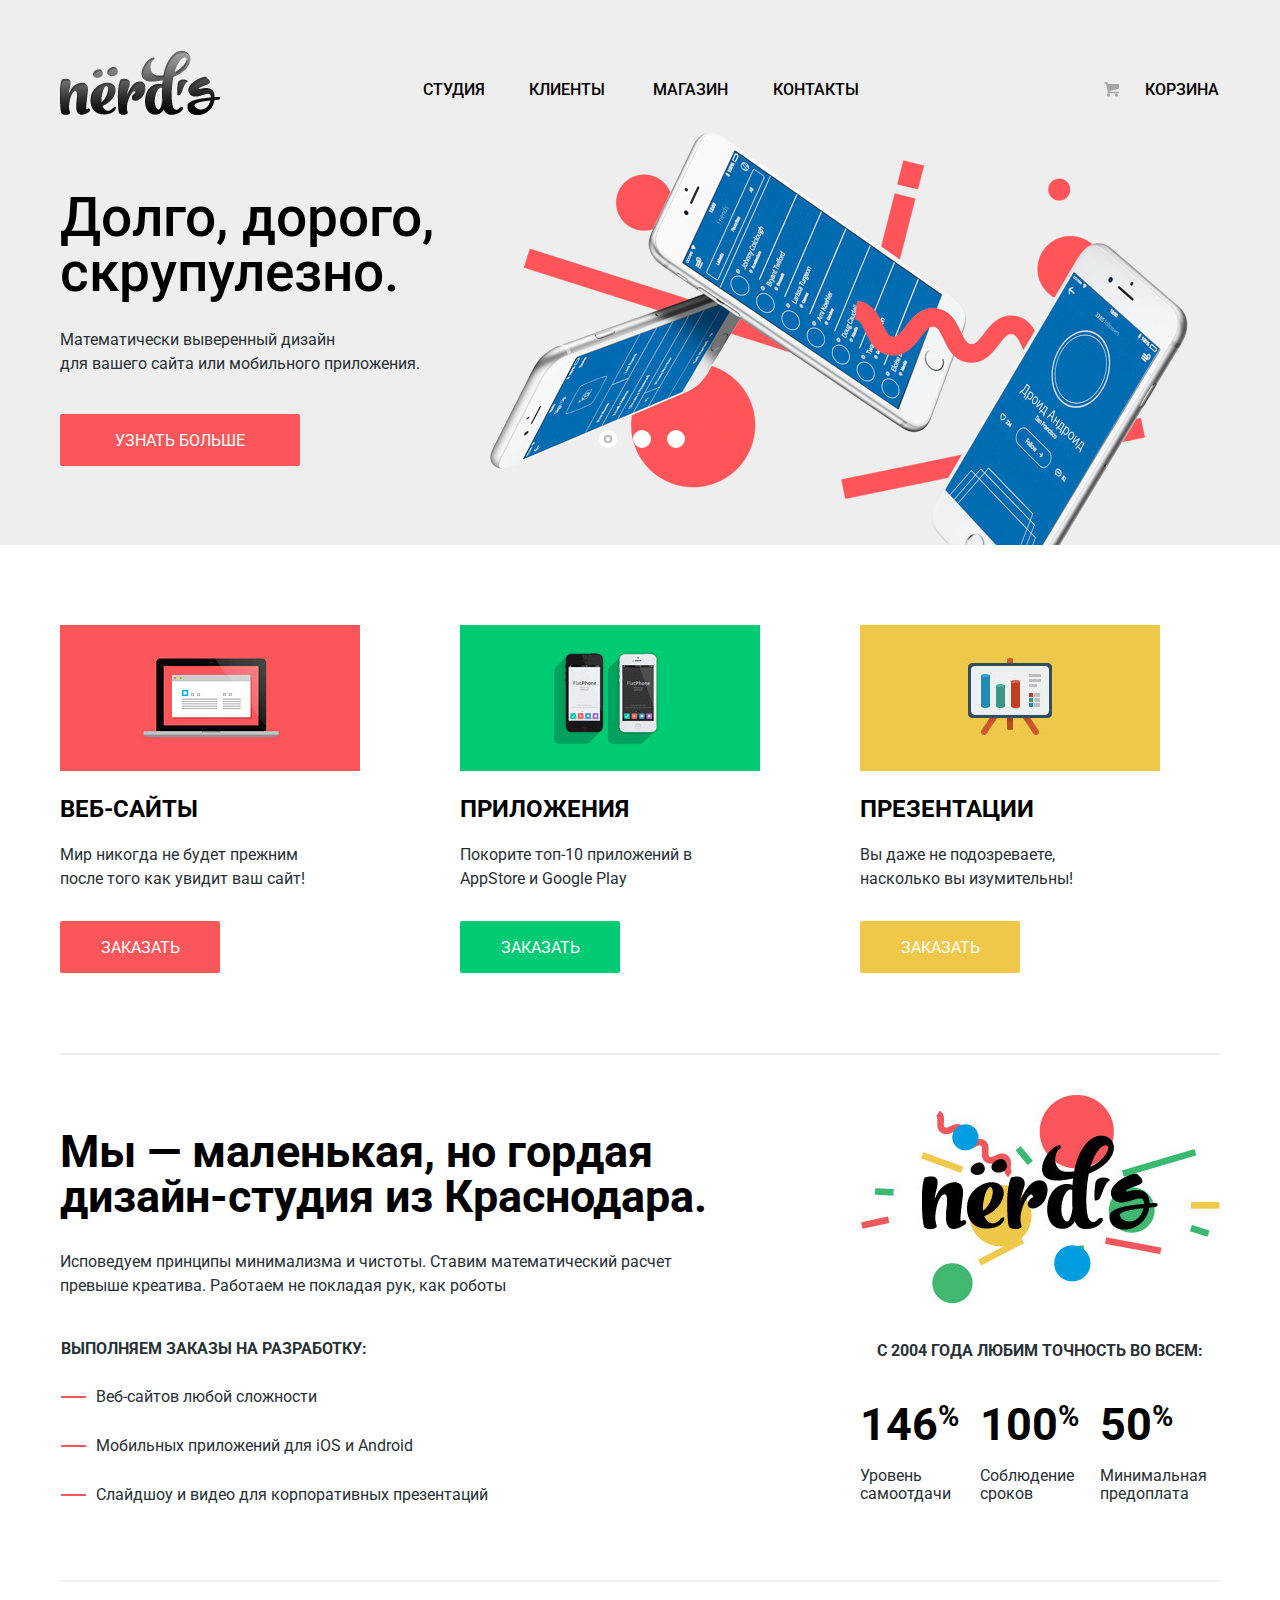
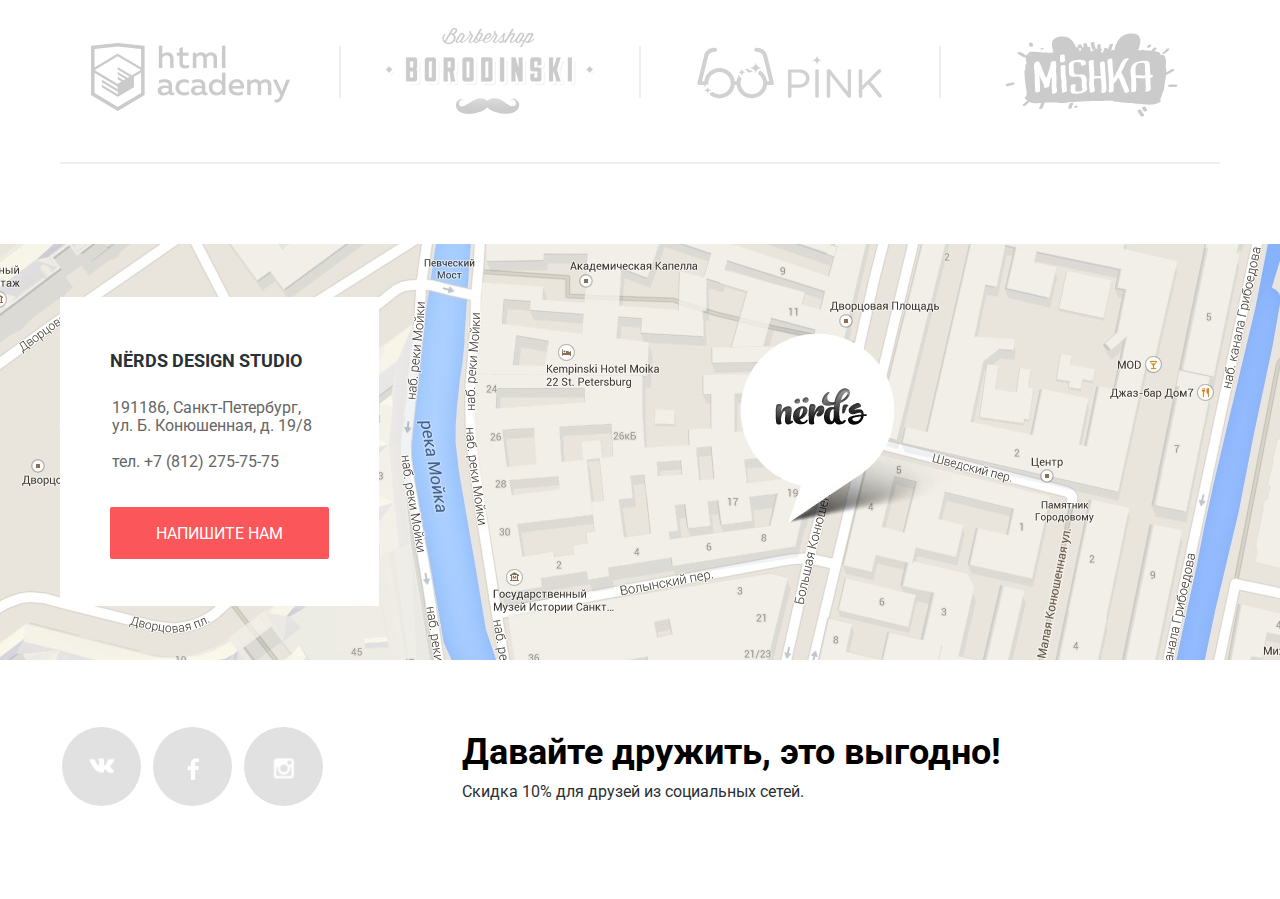
==== commit b3031bd7: "исправления 2" ====
--- a/index.html
+++ b/index.html
@@ -15,7 +15,7 @@
           <ul class="nav-list">
             <li><a href="#">Студия</a></li>
             <li><a href="#">Клиенты</a></li>
-            <li><a href="#" class="active">Магазин</a></li>
+            <li><a href="catalog.html">Магазин</a></li>
             <li><a href="#">Контакты</a></li>
           </ul>
         </nav>
--- a/css/style.css
+++ b/css/style.css
@@ -578,7 +578,6 @@
 .filter-kind li {
   list-style-type: none;
   padding-bottom: 16px;
-  color: #283136;
 }
 
 
@@ -591,7 +590,6 @@
   list-style-type: none;
   padding-bottom: 15px;
 }
-
 
 input[type="radio"] {
   display: none;
@@ -604,13 +602,7 @@
   padding-bottom: 0;
   position: relative;
   cursor: pointer;
-  opacity: 1;
   font-family: "Roboto", "Arial", "Helvetica", sans-serif;
-  color: #283136;
-}
-
-input[type="radio"] + label:hover {
-  opacity: 1;
   color: #000000;
 }
 
@@ -625,6 +617,7 @@
   width: 25px;
   height: 25px;
   background-position: -20px -385px;
+  opacity: 0.4;
 }
 
 input[type="radio"]:checked + label::before {
@@ -638,6 +631,11 @@
   width: 25px;
   height: 25px;
   background-position: -20px -450px;
+  opacity: 0.4;
+}
+
+input[type="radio"] + label:hover {
+  opacity: 1;
 }
 
 input[type="checkbox"] {
@@ -651,13 +649,7 @@
   padding-top: 0;
   position: relative;
   cursor: pointer;
-  opacity: 1;
-  color: #283136;
   font-family: "Roboto", "Arial", "Helvetica", sans-serif;
-}
-
-input[type="checkbox"] + label:hover {
-  opacity: 1;
   color: #000000;
 }
 
@@ -672,7 +664,7 @@
   width: 23px;
   height: 23px;
   background-position: -20px -75px;
-  color: #b8b8b8;
+  opacity: 0.4;
 }
 
 input[type="checkbox"]:checked + label::before {
@@ -685,7 +677,11 @@
   width: 27px;
   height: 23px;
   background-position: -20px -138px;
-  color: #b8b8b8;
+  opacity: 0.4;
+}
+
+input[type="checkbox"] + label:hover {
+  opacity: 1;
 }
 
 .filter-feature li label {
@@ -1178,6 +1174,7 @@
 
 .partners-list li {
   list-style-type: none;
+  padding: 0;
 }
 
 .partner-1,
@@ -1194,6 +1191,10 @@
 .partner-1 {
   width: auto;
   margin: 0;
+  margin-left: -9px;
+  margin-right: 10px;
+  padding: 0;
+  padding-top: 28px;
   padding-left: 0px;
   padding-right: 20px;
 }
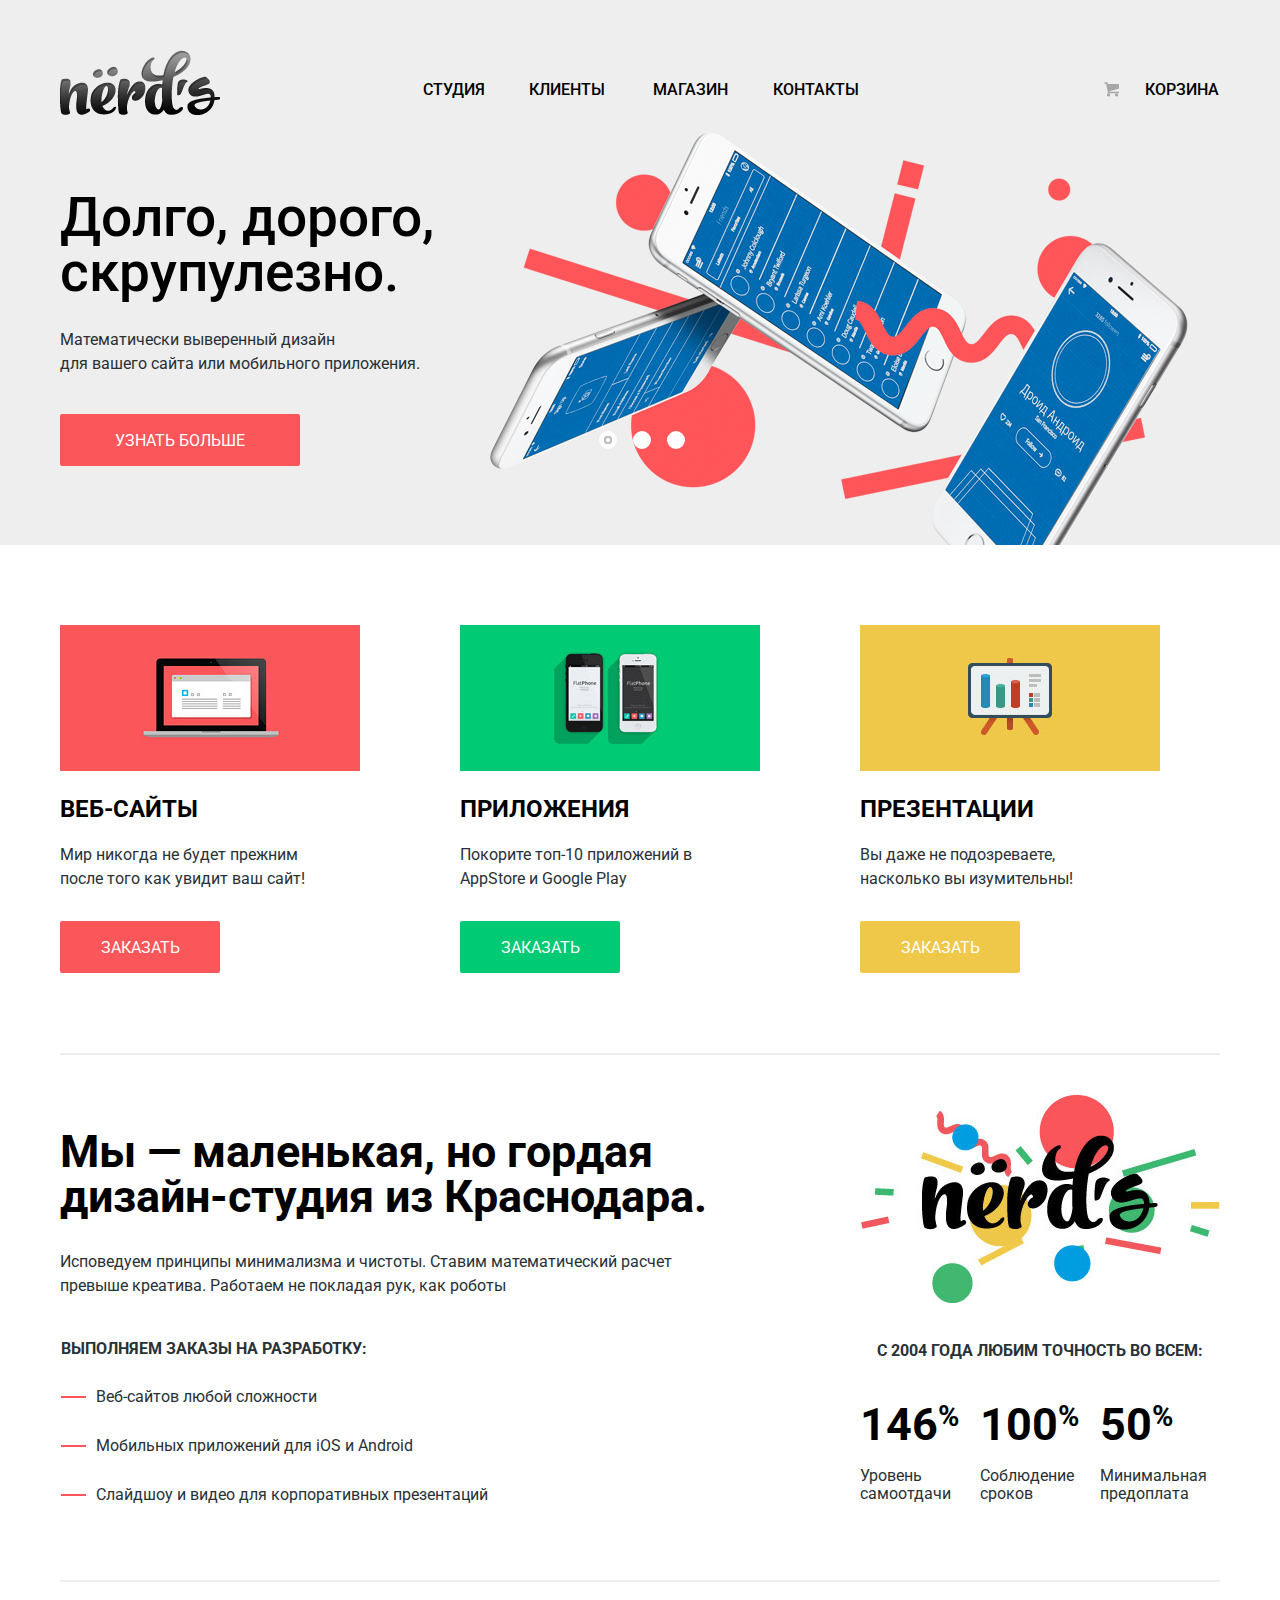
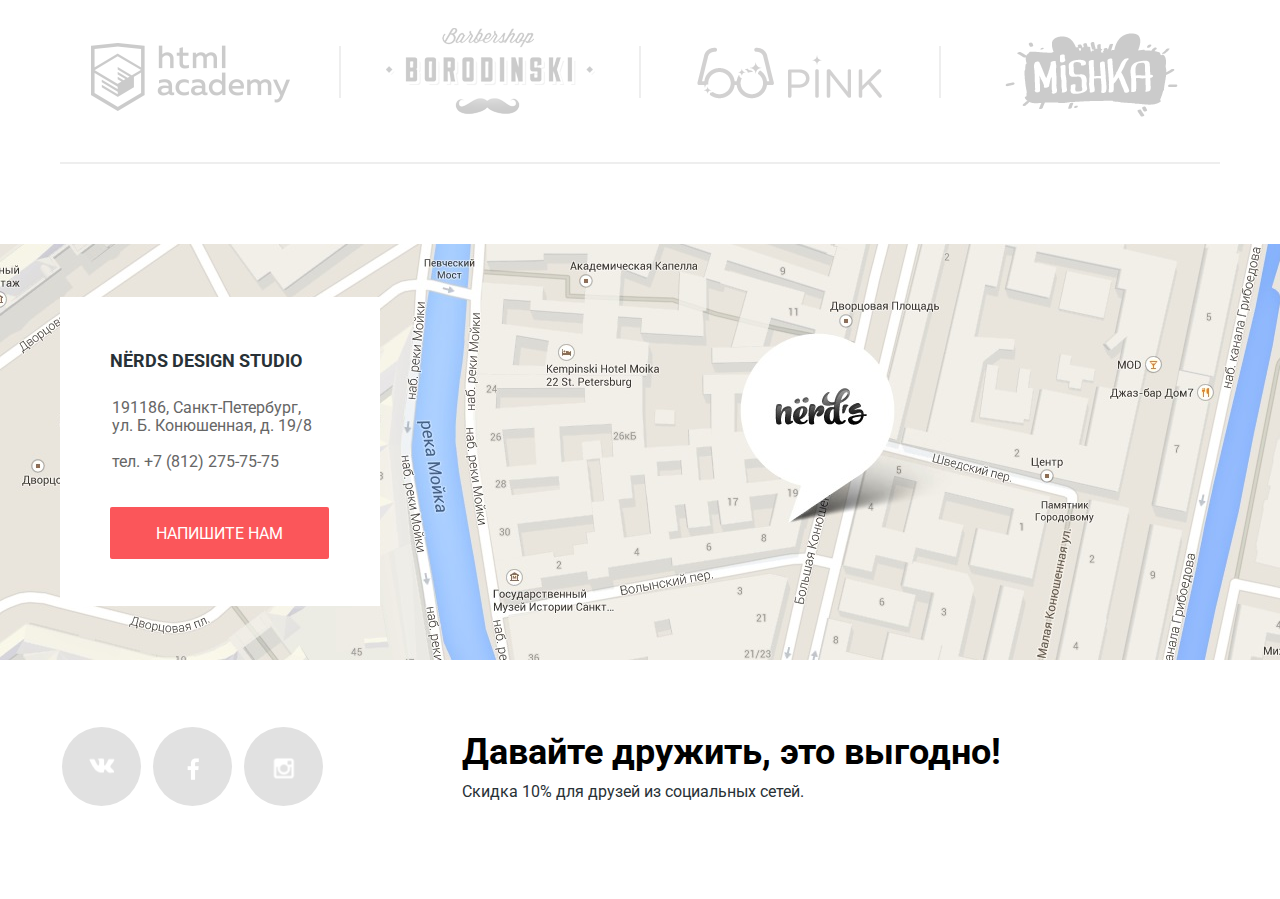
==== commit 09f1b494: "исправления 16.05" ====
--- a/index.html
+++ b/index.html
@@ -3,15 +3,15 @@
   <head>
     <meta charset="utf-8">
     <title>Нёрдс</title>
+    <link href="https://fonts.googleapis.com/css?family=Roboto:400,500,700&amp;subset=cyrillic-ext" rel="stylesheet">
     <link href="css/normalize.css" rel="stylesheet">
-    <link href="https://fonts.googleapis.com/css?family=Roboto:400,500,700&amp;subset=cyrillic-ext" rel="stylesheet">
     <link href="css/style.css" rel="stylesheet">
   </head>
   <body>
     <header class="nav-header">
       <div class="container clearfix">
         <nav class="nav">
-          <a href="index.html" class="main-logo"><img src="img/nerds-logo.png" width="160" height="65" alt="Нердс"></a>
+          <a href="catalog.html" class="main-logo"><img src="img/nerds-logo.png" width="160" height="65" alt="Нердс"></a>
           <ul class="nav-list">
             <li><a href="#">Студия</a></li>
             <li><a href="#">Клиенты</a></li>
@@ -35,21 +35,21 @@
           <div class="slides">
             <div class="slider-banner">
               <div class="slider-text">
-                <h1 class="slider-title">Долго, дорого, скрупулезно.</h1>
+                <h2 class="slider-title">Долго, дорого, скрупулезно.</h2>
                 <p>Математически выверенный дизайн<br> для вашего сайта или мобильного приложения.</p>
                 <a class="button" href="#">Узнать больше</a>
               </div>
             </div>
             <div class="slider-banner">
               <div class="slider-text">
-                <h1 class="slider-title">Любим математику как никто другой.</h1>
-                <p>Никакого креатива, только математические формулы<br> для расчета идеальных пропорций.</p>
+                <h2 class="slider-title">Любим математику как никто другой.</h2>
+                <p>Никакого креатива, только математические формулы для расчета идеальных пропорций.</p>
                 <a class="button" href="#">Узнать больше</a>
               </div>
             </div>
             <div class="slider-banner">
               <div class="slider-text">
-                <h1 class="slider-title">Только ночь, только хардкор.</h1>
+                <h2 class="slider-title">Только ночь, только хардкор.</h2>
                 <p>Работать днем, как все? Мы против этого.<br> Ближе к полуночи работа только начинается.</p>
                 <a class="button" href="#">Узнать больше</a>
               </div>
@@ -86,7 +86,7 @@
       <!-- Основной блок о компании -->
         <section class="about clearfix">
           <div class="about-left">
-            <h2 class="about-title">Мы — маленькая, но гордая дизайн-студия из Краснодара.</h2>
+            <h1 class="about-title">Мы — маленькая, но гордая дизайн-студия из Краснодара.</h1>
             <p>Исповедуем принципы минимализма и чистоты. Ставим математический расчет превыше креатива. Работаем не покладая рук, как роботы</p>
             <div class="about-jobs">
               <b>Выполняем заказы на разработку:</b>
@@ -151,7 +151,7 @@
         <div class="container">
           <div class="map-contacts">
             <strong>Nёrds design studio</strong>
-            <p>191186, Санкт-Петербург,<br> ул. Б. Конюшенная, д. 19/8<span>тел. +7 (812) 275-75-75</span></p>
+            <p>191186, Санкт-Петербург, ул. Б. Конюшенная, д. 19/8<span>тел. +7 (812) 275-75-75</span></p>
             <a class="button" href="#">Напишите нам</a>
           </div>
         </div>
--- a/css/style.css
+++ b/css/style.css
@@ -3,9 +3,9 @@
   margin: 0;
   padding: 0;
   font-size: 16px;
-  color: #283136;
   font-weight: normal;
   font-family: "Roboto", "Arial", "Helvetica", sans-serif;
+  color: #283136;
 }
 
 .sprite {
@@ -68,8 +68,8 @@
   background-position: -20px -515px;
 }
 
-h1.slider-title,
-h1.catalog-title {
+.slider-title,
+.catalog-title {
   font-size: 55px;
   line-height: 55px;
   color: #000000;
@@ -88,19 +88,19 @@
 }
 
 .button {
+  display: block;
+  width: 240px;
+  padding-top: 18px;
+  padding-bottom: 16px;
+  margin: 0;
+  font-size: 16px;
+  line-height: 18px;
   color: #ffffff;
-  font-size: 16px;
-  line-height: 18px;
+  text-align: center;
+  text-decoration: none;
+  text-transform: uppercase;
   border-radius: 2px;
   background-color: #fb565a;
-  display: block;
-  text-decoration: none;
-  text-transform: uppercase;
-  margin: 0;
-  padding-top: 18px;
-  padding-bottom: 16px;
-  text-align: center;
-  width: 240px;
 }
 
 .clearfix::after {
@@ -122,8 +122,8 @@
 
 .nav {
   padding: 0;
-  margin: 0;
   padding-top: 50px;
+  margin: 0;
 }
 
 .main-logo {
@@ -175,38 +175,25 @@
 }
 
 .nav-list a {
-  text-transform: uppercase;
   color: #000000;
   font-weight: 500;
+  text-transform: uppercase;
   text-decoration: none;
-}
-
-.nav-list a:hover {
-  color: #fb565a;
-}
-
-.nav-list a:active {
-  color: #afafaf;
-}
-
-.nav-list a.active {
-  border-bottom: 2px solid #fb565a;
-  padding-bottom: 9px;
 }
 
 .cart {
   float: right;
+  width: 120px;
   position: relative;
-  width: 120px;
   margin: 0 auto;
-  padding: 0;
-  padding-left: 0px;
   margin-left: 40px;
   margin-bottom: 10px;
   margin-top: 31px;
-}
-
-.cart::before {
+  padding: 0;
+  padding-left: 0px;
+}
+
+.cart a::before {
   content: "";
   display: block;
   position: absolute;
@@ -220,17 +207,33 @@
 }
 
 .cart a {
-  text-transform: uppercase;
   color: #000000;
   font-weight: 500;
+  text-transform: uppercase;
   text-decoration: none;
   padding-left: 45px;
 }
 
+.nav-list a:hover,
+.cart a:hover {
+  color: #fb565a;
+}
+
+.nav-list a:active,
+.cart a:active {
+  color: #afafaf;
+}
+
+.nav-list a.active,
+.cart a.active {
+  border-bottom: 2px solid #fb565a;
+  padding-bottom: 9px;
+}
+
 .catalog-title {
-  margin: 0;
-  padding: 0;
   width: auto;
+  margin: 0;
+  padding: 0;
   padding-top: 77px;
   padding-left: 216px;
   padding-bottom: 109px;
@@ -244,8 +247,8 @@
 
 .slider-header {
   margin: 0 auto;
-  padding: 0;
   margin-bottom: 80px;
+  padding: 0;
 }
 
 .slider {
@@ -268,15 +271,15 @@
 
 .slider-switch span {
   display: inline-block;
+  vertical-align: middle;
+  position: relative;
   width: 8px;
   height: 8px;
   margin: 0 6px;
   background-color: #ffffff;
   border: 5px solid #ffffff;
-  vertical-align: top;
   border-radius: 50%;
   cursor: pointer;
-  position: relative;
 }
 
 .slider-switch .active {
@@ -311,17 +314,17 @@
 
 .slider-title {
   margin: 0;
-  padding: 0;
   margin-bottom: 25px;
+  padding: 0;
   font-weight: 500;
 }
 
 .slider p {
   margin-bottom: 38px;
-  padding-right: 30px;
+  padding-right: 82px;
   padding-top: 3px;
+  line-height: 24px;
   color: #283136;
-  line-height: 24px;
 }
 
 .slider a.button:hover {
@@ -349,7 +352,7 @@
 .slider-banner:nth-child(3) {
   background-image: url(../img/slide3.png);
   background-repeat: no-repeat;
-  background-position: 400px 0px;
+  background-position: 400px 18px;
 }
 
 .slider-banner {
@@ -371,7 +374,7 @@
 
 .features-item {
   display: inline-block;
-  vertical-align: middle;
+  vertical-align: top;
   text-align: left;
   width: 300px;
   padding-left: 100px;
@@ -399,7 +402,6 @@
   color: #283136;
   padding-right: 34px;
   margin-bottom: 30px;
-  padding-left: 0;
 }
 
 .features-item a.button {
@@ -445,14 +447,13 @@
   transform: translateY(3px);
 }
 
-
 /*КАТАЛОГ ЛЕВАЯ СТОРОНА*/
 
 .main-leftside {
   float: left;
-  margin: 0;
-  padding: 0;
   width: 260px;
+  margin: 0;
+  padding: 0;
   font-size: 16px;
   line-height: 20px;
 }
@@ -493,11 +494,11 @@
   left: 0px;
   width: 4px;
   height: 4px;
-  cursor: pointer;
   border: 8px solid #fff;
   border-radius: 50%;
   background: #ababab;
   box-shadow: 0 2px 1px 0 #cfcfcf;
+  cursor: pointer;
 }
 
 .range-controls .toggle-min {
@@ -512,17 +513,17 @@
   width: 58px;
   padding: 8px 12px;
   margin-left: 10px;
-  background-color: #eeeeee;
-  font-size: 16px;
+  font-size: 16px;
+  line-height: 22px;
   font-family: "Roboto", "Arial", "Helvetica", sans-serif;
   font-weight: 300;
   font-style: normal;
   text-align: center;
+  text-transform: uppercase;
   color: #283136;
-  line-height: 22px;
-  text-transform: uppercase;
   border: none;
   border-radius: 3px;
+  background-color: #eeeeee;
 }
 
 .price-filter label {
@@ -543,26 +544,26 @@
 }
 
 .filter-title {
+  margin: 0;
+  padding: 0;
   font-size: 18px;
   line-height: 30px;
   font-family: "Roboto", "Arial", "Helvetica", sans-serif;
   font-weight: bold;
-  margin: 0;
-  padding: 0;
   text-transform: uppercase;
 }
 
 .filter-title.range {
   margin-top: -3px;
+  margin-bottom: 49px;
   padding-top: 0;
-  margin-bottom: 49px;
   padding-left: 3px;
   padding-right: 0;
 }
 
 .filter-title.grid {
+  margin-bottom: 17px;
   padding-left: 0;
-  margin-bottom: 17px;
 }
 
 .filter-title.feature {
@@ -580,15 +581,14 @@
   padding-bottom: 16px;
 }
 
-
 .filter-feature ul {
+  margin-bottom: 32px;
   padding-left: 0;
-  margin-bottom: 32px;
 }
 
 .filter-feature li {
+  padding-bottom: 15px;
   list-style-type: none;
-  padding-bottom: 15px;
 }
 
 input[type="radio"] {
@@ -597,13 +597,13 @@
 
 input[type="radio"] + label {
   display: block;
+  position: relative;
   margin: 2px 0;
   padding-left: 36px;
   padding-bottom: 0;
-  position: relative;
+  font-family: "Roboto", "Arial", "Helvetica", sans-serif;
+  color: #283136;
   cursor: pointer;
-  font-family: "Roboto", "Arial", "Helvetica", sans-serif;
-  color: #000000;
 }
 
 input[type="radio"] + label::before {
@@ -612,29 +612,36 @@
   position: absolute;
   top: -3px;
   left: 1px;
+  width: 25px;
+  height: 25px;
   background-image: url(../img/sprite.png);
   background-repeat: no-repeat;
+  background-position: -20px -385px;
+}
+
+input[type="radio"]:checked + label::before {
+  content: "";
+  display: block;
+  position: absolute;
+  top: -3px;
+  left: 1px;
   width: 25px;
   height: 25px;
-  background-position: -20px -385px;
-  opacity: 0.4;
-}
-
-input[type="radio"]:checked + label::before {
-  content: "";
-  display: block;
-  position: absolute;
-  top: -3px;
-  left: 1px;
   background-image: url(../img/sprite.png);
   background-repeat: no-repeat;
-  width: 25px;
-  height: 25px;
   background-position: -20px -450px;
+}
+
+label::before {
   opacity: 0.4;
 }
 
+label:hover::before {
+  opacity: 1;
+}
+
 input[type="radio"] + label:hover {
+  color: #000000;
   opacity: 1;
 }
 
@@ -644,13 +651,13 @@
 
 input[type="checkbox"] + label {
   display: block;
+  position: relative;
   margin: 2px 0;
   padding-left: 37px;
   padding-top: 0;
-  position: relative;
+  font-family: "Roboto", "Arial", "Helvetica", sans-serif;
+  color: #283136;
   cursor: pointer;
-  font-family: "Roboto", "Arial", "Helvetica", sans-serif;
-  color: #000000;
 }
 
 input[type="checkbox"] + label::before {
@@ -659,12 +666,11 @@
   position: absolute;
   top: -2px;
   left: 0;
+  width: 23px;
+  height: 23px;
   background-image: url(../img/sprite.png);
   background-repeat: no-repeat;
-  width: 23px;
-  height: 23px;
   background-position: -20px -75px;
-  opacity: 0.4;
 }
 
 input[type="checkbox"]:checked + label::before {
@@ -672,32 +678,40 @@
   position: absolute;
   top: -2px;
   left: 0;
+  width: 27px;
+  height: 23px;
   background-image: url(../img/sprite.png);
   background-repeat: no-repeat;
-  width: 27px;
-  height: 23px;
   background-position: -20px -138px;
+}
+
+label::before {
   opacity: 0.4;
 }
 
-input[type="checkbox"] + label:hover {
+label:hover::before {
   opacity: 1;
 }
 
+input[type="checkbox"] + label {
+  color: #000000;
+  opacity: 1;
+}
+
 .filter-feature li label {
+  margin-top: 4px;
+  margin-bottom: 1px;
   padding-top: 0;
   padding-bottom: 0;
-  margin-top: 4px;
-  margin-bottom: 1px;
 }
 
 .button.grey {
+  width: 260px;
+  font-family: "Roboto", "Arial", "Helvetica", sans-serif;
+  font-weight: 500;
+  color: #000000;
+  border: 0;
   background-color: #eeeeee;
-  font-family: "Roboto", "Arial", "Helvetica", sans-serif;
-  color: #000000;
-  font-weight: 500;
-  width: 260px;
-  border: 0;
   cursor: pointer;
 }
 
@@ -715,11 +729,11 @@
 
 .main-rightside {
   float: right;
-  margin: 0;
-  padding: 0;
   width: 760px;
+  margin: 0;
   margin-left: 100px;
   margin-bottom: 65px;
+  padding: 0;
 }
 
 .sort {
@@ -730,11 +744,11 @@
 
 .sort-left {
   float: left;
-  text-transform: uppercase;
+  margin: 0;
+  padding: 0;
   font-size: 18px;
   line-height: 18px;
-  margin: 0;
-  padding: 0;
+  text-transform: uppercase;
 }
 
 .sort-right {
@@ -744,47 +758,46 @@
 
 .sort-right a {
   display: inline-block;
+  vertical-align: middle;
+  vertical-align: bottom;
+  margin: 0;
+  margin-left: 6px;
+  margin-right: 12px;
+  padding: 0;
+  padding-right: 0px;
+  padding-left: 0px;
+  font-size: 14px;
+  line-height: 18px;
+  text-align: left;
   text-transform: uppercase;
   text-decoration: none;
-  vertical-align: bottom;
-  text-align: left;
-  font-size: 14px;
-  line-height: 18px;
-  margin: 0;
-  padding: 0;
-  margin-left: 6px;
-  margin-right: 12px;
-  padding-right: 0px;
-  padding-left: 0px;
+  color: #000000;
   opacity: 0.3;
-  color: #000000;
 }
 
 .sort-right a:first-child {
-  padding-left: 0;
-  padding-right: 7px;
   margin-right: 8px;
   margin-left: 0;
+  padding-right: 7px;
+  padding-left: 0;
 }
 
 .sort-right a:nth-child(2) {
   padding-right: 3px;
 }
 
-
 .sort-right a:nth-child(3) {
   padding-right: 4px;
 }
-
 
 .sort-right .down {
   vertical-align: middle;
   margin-left: 30px;
   margin-right: 10px;
   padding-left: 0;
-  font-size: 0;
   width: 9px;
   height: 9px;
+  font-size: 0;
   background-image: url(../img/sort.png);
   background-repeat: no-repeat;
   opacity: 1;
@@ -795,9 +808,9 @@
   vertical-align: middle;
   margin-right: 0;
   padding-left: 1px;
-  font-size: 0;
   width: 9px;
   height: 9px;
+  font-size: 0;
   background-image: url(../img/sort.png);
   transform: rotate(180deg);
   background-repeat: no-repeat;
@@ -805,7 +818,6 @@
   cursor: pointer;
 }
 
-
 .sort-right a.active {
   color: #000000;
   opacity: 1;
@@ -819,7 +831,6 @@
   opacity: 1;
 }
 
-
 /*БЛОК МАКЕТОВ*/
 
 .samples ul {
@@ -829,6 +840,7 @@
 
 .samples-item li {
   float: left;
+  position: relative;
   width: 360px;
   height: 574px;
   list-style-type: none;
@@ -839,35 +851,57 @@
   padding: 0;
   padding-top: 0;
   padding-bottom: 0;
-  position: relative;
 }
 
 .window-header {
   position: absolute;
+  width: 360px;
+  height: 40px;
   top: -40px;
   left: 0px;
   padding: 0;
   margin: 0;
-  width: 360px;
-  height: 40px;
   background-color: #e5e5e5;
   border-radius: 3px 3px 0 0;
 }
 
-.window-header span {
-  display: inline-block;
-  vertical-align: middle;
-  text-align: left;
-  margin-right: 5px;
-  margin-top: 13px;
+.window-header::before {
+  content: "";
+  position: absolute;
+  display: block;
+  top: 11px;
+  left: 23px;
   width: 14px;
   height: 14px;
+  margin-left: -7px;
   border-radius: 50%;
   background-color: #ffffff;
 }
 
-.window-header span:first-child {
-  margin-left: 16px;
+.window-header::after {
+  content: "";
+  position: absolute;
+  display: block;
+  top: 11px;
+  left: 59px;
+  width: 14px;
+  height: 14px;
+  margin-left: -20px;
+  border-radius: 50%;
+  background-color: #ffffff;
+}
+
+.sample-image::before {
+  content: "";
+  position: absolute;
+  display: block;
+  top: -29px;
+  left: 69px;
+  width: 14px;
+  height: 14px;
+  margin-left: -7px;
+  border-radius: 50%;
+  background-color: #ffffff;
 }
 
 .samples-item li:nth-child(2n) {
@@ -887,14 +921,13 @@
 
 .window-info {
   position: absolute;
+  display: block;
   bottom: 0px;
   left: 0;
   width: 360px;
   height: 231px;
+  text-align: center;
   background-color: #eeeeee;
-  display: block;
-  text-align: center;
-  vertical-align: middle;
 }
 
 .samples-item li:hover > .window-header {
@@ -914,32 +947,33 @@
 }
 
 .window-info .sample-name {
+  display: block;
+  margin-top: 27px;
+  margin-bottom: 0px;
+  font-size: 18px;
+  line-height: 30px;
   text-transform: uppercase;
   text-decoration: none;
-  font-size: 18px;
-  line-height: 30px;
   color: #000000;
-  display: block;
-  margin-top: 27px;
-  margin-bottom: 0px;
 }
 
 .window-info p {
   display: inline-block;
+  vertical-align: top;
   text-align: center;
+  width: auto;
+  margin-bottom: 28px;
+  padding-right: 80px;
+  padding-left: 80px;
+  font-size: 16px;
+  line-height: 18px;
   color: #666666;
-  font-size: 16px;
-  line-height: 18px;
-  margin-bottom: 28px;
-  width: auto;
-  padding-left: 80px;
-  padding-right: 80px;
 }
 
 .window-info .button {
+  width: 200px;
   margin-left: 81px;
   margin-bottom: 45px;
-  width: 200px;
 }
 
 .window-info .button:hover {
@@ -955,11 +989,11 @@
 
 .samples-page-left {
   float: left;
-  margin: 0;
-  padding: 0;
+  width: 760px;
+  margin: 0;
   margin-top: -13px;
+  padding: 0;
   margin-bottom: -6px;
-  width: 760px;
 }
 
 .page {
@@ -967,22 +1001,23 @@
   vertical-align: middle;
   text-align: center;
   background-color: #eeeeee;
-  color: #000000;
-  font-size: 16px;
+  min-width: 47px;
+  height: 47px;
+  margin: 0;
+  margin-left: 4px;
+  padding: 0;
+  font-size: 16px;
+  line-height: 47px;
   text-decoration: none;
   text-transform: uppercase;
   border: 3px solid #eeeeee;
   border-radius: 3px;
-  line-height: 47px;
-  min-width: 47px;
-  height: 47px;
-  margin: 0;
-  padding: 0;
-  margin-left: 4px;
+  color: #000000;
 }
 
 .page.active {
   background-color: #ffffff;
+  border-color: #dbdbdb;
 }
 
 .page:hover {
@@ -993,7 +1028,7 @@
 .page:active {
   background-color: #d5d5d5;
   border-color: #d5d5d5;
-  color: rgba(255, 255, 255, 0.3);
+  opacity: 0.3;
   transform: translateY(3px);
 }
 
@@ -1009,8 +1044,8 @@
 
 .about {
   margin: 0;
-  padding: 0;
   margin-bottom: 55px;
+  padding: 0;
 }
 
 .about-left {
@@ -1053,8 +1088,6 @@
   padding: 0;
   font-size: 16px;
   line-height: 24px;
-  margin-right: 0;
-  margin-left: 0;
 }
 
 .about-jobs b {
@@ -1066,32 +1099,28 @@
 
 .about-jobs-list {
   margin: 0;
-  padding: 0;
+  margin-left: 36px;
+  margin-top: 17px;
+  padding: 0;
+}
+
+.about-jobs-list li {
+  display: block;
+  position: relative;
   margin-right: 0;
-  margin-left: 36px;
-  margin-bottom: 0;
-  margin-top: 17px;
-  padding-left: 0;
-  padding-right: 0;
-}
-
-.about-jobs-list li {
-  display: block;
   padding-bottom: 18px;
   padding-top: 7px;
   padding-left: 0;
   padding-right: 0;
-  margin-right: 0;
   list-style-type: none;
-  position: relative;
 }
 
 .about-jobs-list li::before {
   content: "";
   position: absolute;
+  display: block;
   left: -35px;
   top: 18px;
-  display: block;
   width: 25px;
   height: 2px;
   background-color: #fb565a;
@@ -1103,23 +1132,23 @@
 }
 
 .about-profits b {
+  padding-left: 57px;
   font-size: 16px;
   line-height: 24px;
   text-transform: uppercase;
-  padding-left: 57px;
 }
 
 .about-profits-list {
-  list-style-type: none;
-  padding: 0;
-  margin: 0;
+  margin: 0;
+  padding: 0;
   padding-top: 50px;
   padding-left: 40px;
+  list-style-type: none;
 }
 
 .about-profits-list li {
   display: inline-block;
-  vertical-align: bottom;
+  vertical-align: top;
   padding-right: 13px;
   font-size: 16px;
   line-height: 18px;
@@ -1143,7 +1172,6 @@
   font-size: 29px;
 }
 
-
 .about-profits-list li:nth-child(2) {
   padding-left: 3px;
 }
@@ -1152,18 +1180,17 @@
   padding-left: 3px;
 }
 
-
 /*СПОНСОРЫ*/
 
 .partners {
   display: block;
+  position: relative;
   height: 180px;
   margin: 0 auto;
   margin-bottom: 80px;
   padding: 0;
   border-top: 2px solid #eeeeee;
   border-bottom: 2px solid #eeeeee;
-  position: relative;
 }
 
 .partners-list ul {
@@ -1173,8 +1200,8 @@
 }
 
 .partners-list li {
+  padding: 0;
   list-style-type: none;
-  padding: 0;
 }
 
 .partner-1,
@@ -1211,11 +1238,11 @@
 
 .partner-4 {
   float: left;
+  width: auto;
   margin: 0 auto;
   padding: 0;
   padding-left: 123px;
   padding-top: 35px;
-  width: auto;
   padding-right: 0;
 }
 
@@ -1223,9 +1250,9 @@
 .partner-2::after,
 .partner-3::after {
   content: "";
+  display: block;
   position: absolute;
   top: 64px;
-  display: block;
   width: 2px;
   height: 52px;
   background-color: #eeeeee;
@@ -1245,8 +1272,8 @@
 }
 
 .partners-list li img {
+  width: auto;
   vertical-align: middle;
-  width: auto;
   opacity: 0.2;
 }
 
@@ -1267,22 +1294,25 @@
   margin: 0 auto;
   padding: 0;
   background-image: url(../img/map.jpg);
+  background-color: #eeeeee;
   background-position: center;
   background-repeat: no-repeat;
 }
 
 .map-contacts {
   float: left;
-  width: auto;
-  background-color: #ffffff;
+  width: 270px;
   margin: 0 auto;
   margin-top: 53px;
+  margin-right: 0;
   padding: 0;
   padding-top: 49px;
   padding-left: 50px;
+  padding-right: 0;
   font-size: 16px;
   line-height: 18px;
   text-align: left;
+  background-color: #ffffff;
 }
 
 .map-contacts strong {
@@ -1292,18 +1322,19 @@
 }
 
 .map-contacts p {
-  padding: 0;
   margin: 0;
   margin-top: 23px;
   margin-left: 2px;
+  padding: 0;
+  padding-right: 67px;
   color: #666666;
 }
 
 .map-contacts span {
   display: block;
   margin: 0;
-  padding: 0;
   margin-top: 18px;
+  padding: 0;
 }
 
 .map-contacts a.button {
@@ -1329,24 +1360,24 @@
 
 .footer-social {
   float: left;
-  padding: 0;
+  width: 280px;
   margin: 0 auto;
-  width: 280px;
+  padding: 0;
   text-align: center;
 }
 
 .social-btn {
   display: inline-block;
+  position: relative;
+  vertical-align: top;
+  width: 79px;
+  height: 79px;
   margin-left: 8px;
   margin-top: -7px;
-  width: 79px;
-  height: 79px;
   font-size: 0;
-  vertical-align: top;
   text-decoration: none;
+  border-radius: 50%;
   background-color: #e1e1e1;
-  border-radius: 50%;
-  position: relative;
 }
 
 .social-btn-vk {
@@ -1395,8 +1426,8 @@
 .footer-discount {
   float: left;
   width: 700px;
-  padding: 0;
   margin-left: 102px;
+  padding: 0;
   padding-left: 20px;
 }
 
@@ -1407,10 +1438,10 @@
 }
 
 .footer-discount p {
+  margin-top: 11px;
   font-size: 16px;
   line-height: 22px;
   text-align: left;
-  margin-top: 11px;
 }
 
 /*Всплывающая форма*/
@@ -1420,6 +1451,8 @@
   position: fixed;
   left: 50%;
   bottom: 172px;
+  width: 760px;
+  height: 580px;
   margin: 0;
   margin-left: -480px;
   margin-bottom: 20px;
@@ -1427,8 +1460,6 @@
   padding-bottom: 10px;
   padding-left: 100px;
   padding-right: 100px;
-  width: 760px;
-  height: 580px;
   color: #000000;
   background-color: #ffffff;
   box-shadow: 0 30px 50px rgba(92, 93, 93, 0.7);
@@ -1477,12 +1508,12 @@
 }
 
 .modal-content-title {
+  margin: 0;
+  margin-top: 65px;
+  margin-bottom: 40px;
+  padding: 0;
   font-size: 45px;
   line-height: 45px;
-  padding: 0;
-  margin: 0;
-  margin-top: 65px;
-  margin-bottom: 40px;
 }
 
 .modal-content .modal-form {
@@ -1501,12 +1532,12 @@
   padding-left: 10px;
   padding-top: 15px;
   padding-bottom: 15px;
-  border: 2px solid #d7dcde;
-  border-radius: 2px;
   font-size: 16px;
   line-height: 18px;
   font-family: "Roboto", "Arial", "Helvetica", sans-serif;
   color: #bababa;
+  border: 2px solid #d7dcde;
+  border-radius: 2px;
 }
 
 .modal-form textarea {
@@ -1534,9 +1565,9 @@
   float: left;
   width: 360px;
   margin: 0;
-  padding: 0;
   margin-bottom: 30px;
   margin-right: 40px;
+  padding: 0;
 }
 
 .modal-form .field:nth-child(2) {
@@ -1550,9 +1581,9 @@
 
 .button.btn-send {
   width: 260px;
+  margin-top: 17px;
   font-family: "Roboto", "Arial", "Helvetica", sans-serif;
   border: 0;
-  margin-top: 17px;
   cursor: pointer;
 }
 
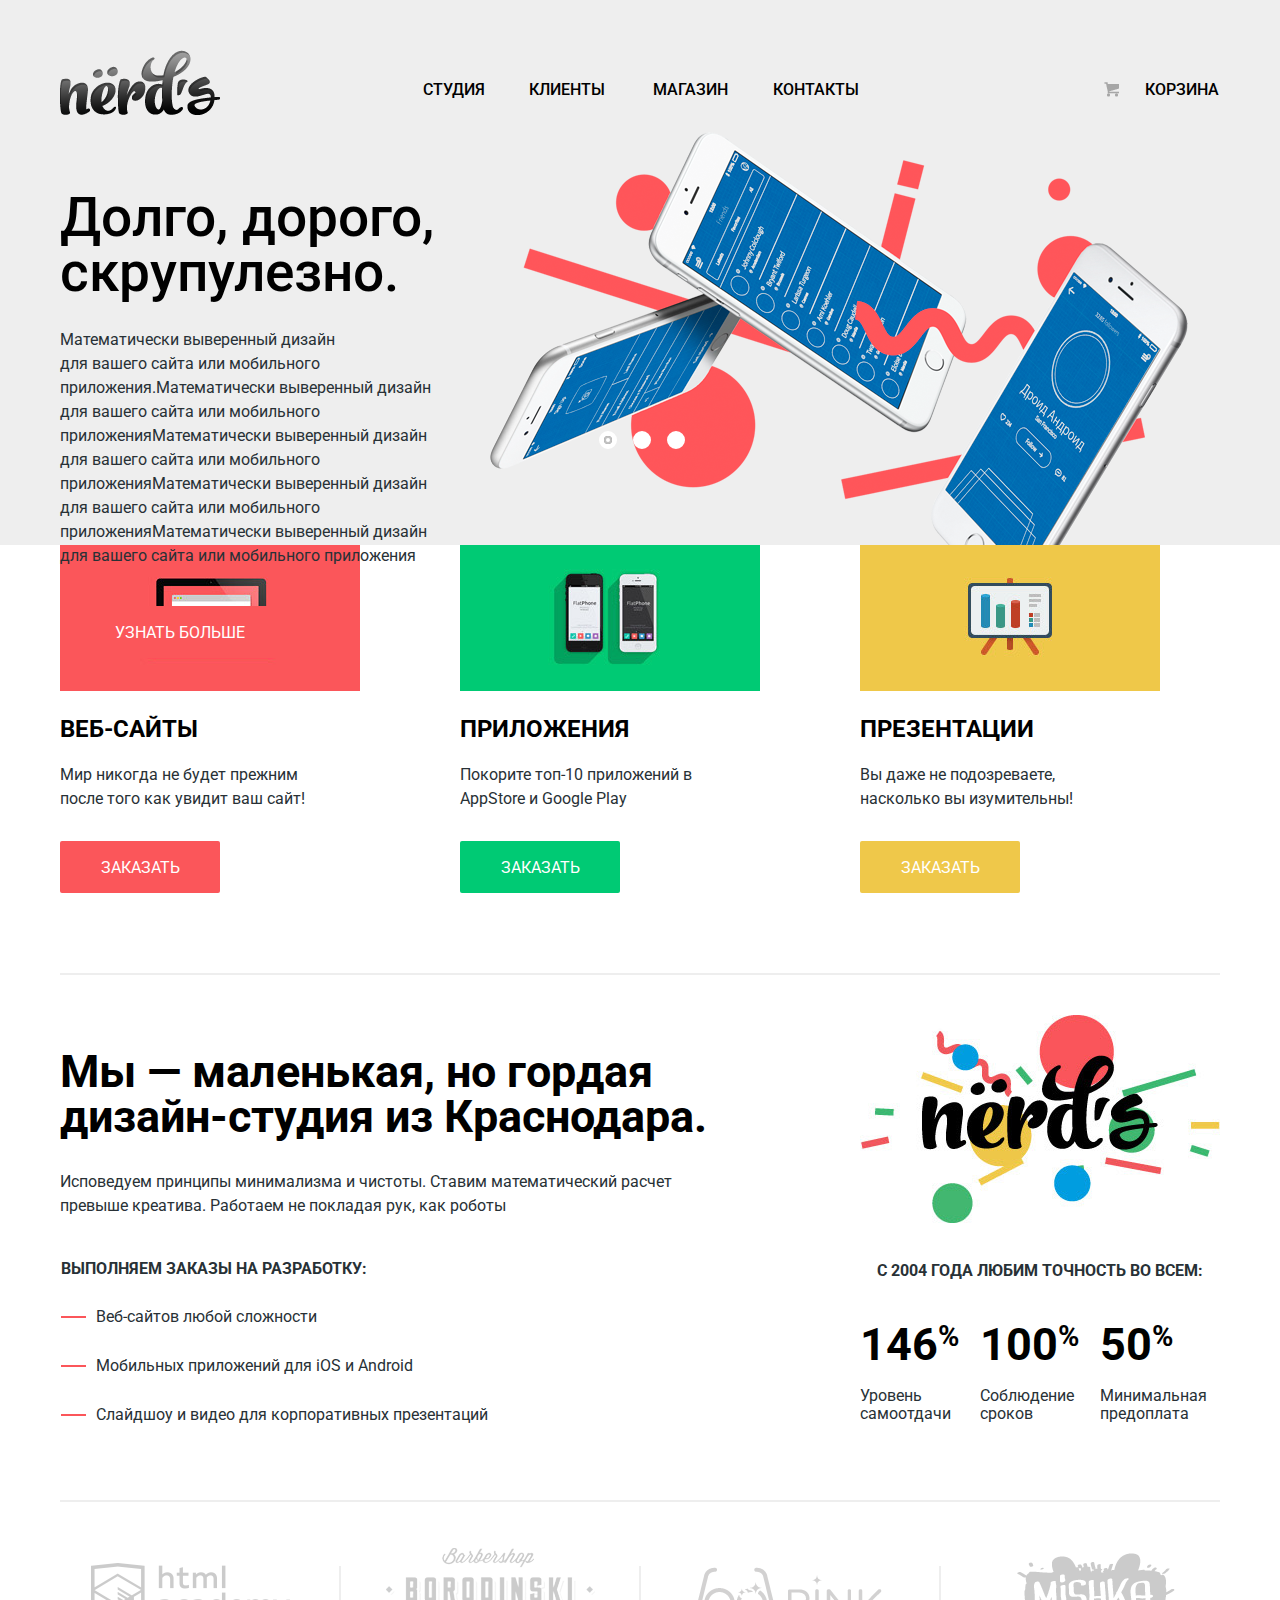
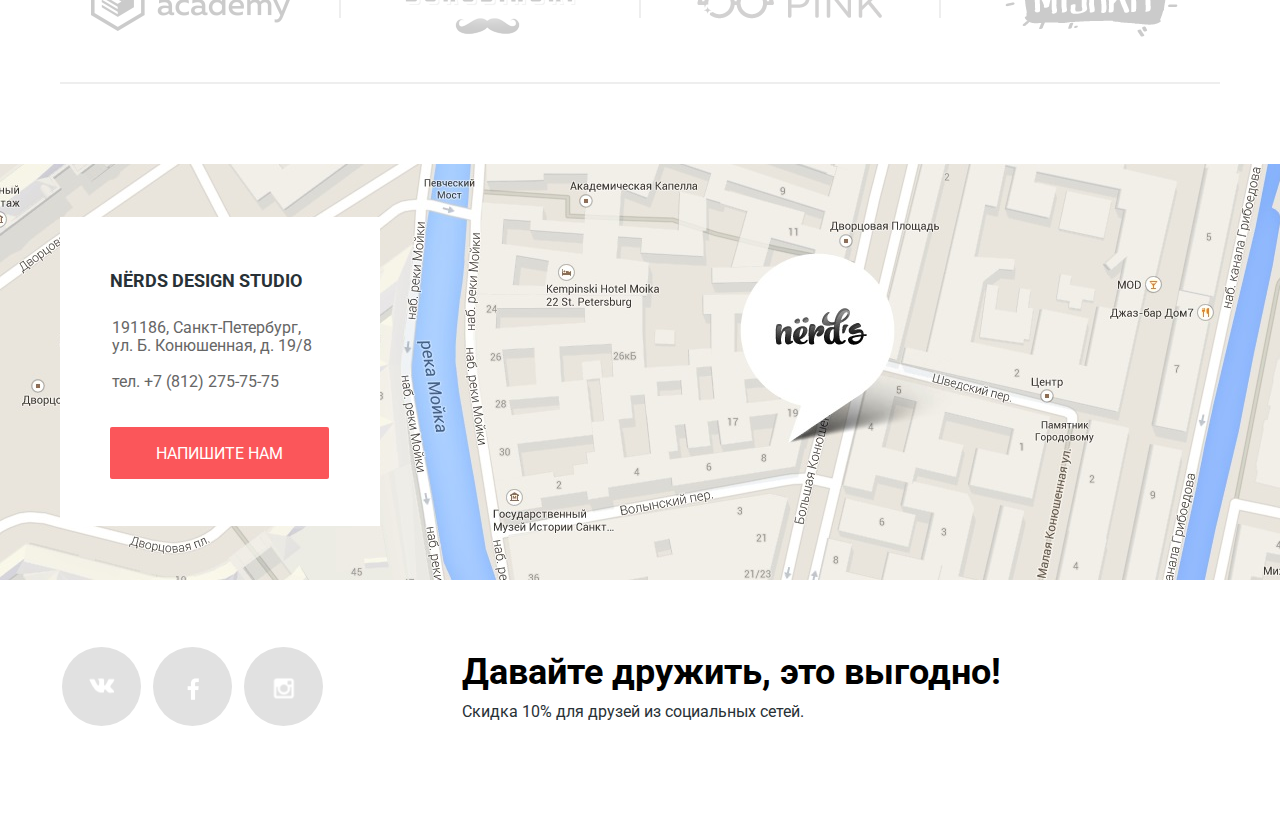
==== commit 7a571b9d: "изменения 3 попытка" ====
--- a/index.html
+++ b/index.html
@@ -11,12 +11,12 @@
     <header class="nav-header">
       <div class="container clearfix">
         <nav class="nav">
-          <a href="catalog.html" class="main-logo"><img src="img/nerds-logo.png" width="160" height="65" alt="Нердс"></a>
+          <a class="main-logo"><img src="img/nerds-logo.png" width="160" height="65" alt="Нердс"></a>
           <ul class="nav-list">
-            <li><a href="#">Студия</a></li>
-            <li><a href="#">Клиенты</a></li>
+            <li><a href="catalog.html">Студия</a></li>
+            <li><a href="catalog.html">Клиенты</a></li>
             <li><a href="catalog.html">Магазин</a></li>
-            <li><a href="#">Контакты</a></li>
+            <li><a href="catalog.html">Контакты</a></li>
           </ul>
         </nav>
         <div class="cart">
@@ -36,7 +36,7 @@
             <div class="slider-banner">
               <div class="slider-text">
                 <h2 class="slider-title">Долго, дорого, скрупулезно.</h2>
-                <p>Математически выверенный дизайн<br> для вашего сайта или мобильного приложения.</p>
+                <p>Математически выверенный дизайн<br> для вашего сайта или мобильного приложения.Математически выверенный дизайн<br> для вашего сайта или мобильного приложенияМатематически выверенный дизайн<br> для вашего сайта или мобильного приложенияМатематически выверенный дизайн<br> для вашего сайта или мобильного приложенияМатематически выверенный дизайн<br> для вашего сайта или мобильного приложения</p>
                 <a class="button" href="#">Узнать больше</a>
               </div>
             </div>
@@ -152,7 +152,7 @@
           <div class="map-contacts">
             <strong>Nёrds design studio</strong>
             <p>191186, Санкт-Петербург, ул. Б. Конюшенная, д. 19/8<span>тел. +7 (812) 275-75-75</span></p>
-            <a class="button" href="#">Напишите нам</a>
+            <a class="button" href="modal-content.html">Напишите нам</a>
           </div>
         </div>
       </div>
--- a/css/style.css
+++ b/css/style.css
@@ -111,6 +111,7 @@
 
 .container {
   width: 1160px;
+  height: auto;
   margin: 0 auto;
   padding: 0 20px;
 }
@@ -247,14 +248,13 @@
 
 .slider-header {
   margin: 0 auto;
-  margin-bottom: 80px;
   padding: 0;
 }
 
 .slider {
   position: relative;
   width: 1160px;
-  height: 430px;
+  min-height: 430px;
   margin: 0 auto;
 }
 
@@ -302,12 +302,13 @@
   top: 0;
   left: 0;
   width: 100%;
-  height: 100%;
-  overflow: hidden;
+  height: auto;
+  margin-bottom: 20px;
 }
 
 .slider-text {
   width: 520px;
+  height: auto;
   padding: 0;
   padding-top: 75px;
 }
@@ -320,11 +321,17 @@
 }
 
 .slider p {
+  width: auto;
+  height: auto;
   margin-bottom: 38px;
   padding-right: 82px;
   padding-top: 3px;
   line-height: 24px;
   color: #283136;
+}
+
+.slider a.button {
+  margin-bottom: 80px;
 }
 
 .slider a.button:hover {
@@ -926,6 +933,8 @@
   left: 0;
   width: 360px;
   height: 231px;
+  overflow: auto;
+  overflow-x: hidden;
   text-align: center;
   background-color: #eeeeee;
 }
@@ -958,13 +967,14 @@
 }
 
 .window-info p {
-  display: inline-block;
+  display: block;
   vertical-align: top;
   text-align: center;
-  width: auto;
+  width: 226px;
+  height: auto;
   margin-bottom: 28px;
-  padding-right: 80px;
-  padding-left: 80px;
+  padding-right: 67px;
+  padding-left: 67px;
   font-size: 16px;
   line-height: 18px;
   color: #666666;
@@ -973,7 +983,7 @@
 .window-info .button {
   width: 200px;
   margin-left: 81px;
-  margin-bottom: 45px;
+  margin-bottom: 42px;
 }
 
 .window-info .button:hover {
@@ -1000,7 +1010,6 @@
   display: inline-block;
   vertical-align: middle;
   text-align: center;
-  background-color: #eeeeee;
   min-width: 47px;
   height: 47px;
   margin: 0;
@@ -1012,6 +1021,7 @@
   text-transform: uppercase;
   border: 3px solid #eeeeee;
   border-radius: 3px;
+  background-color: #eeeeee;
   color: #000000;
 }
 
@@ -1037,7 +1047,7 @@
 }
 
 .samples-page-left a:last-child {
-  width: 256px;
+  min-width: 256px;
 }
 
 /*БЛОК О КОМПАНИИ*/
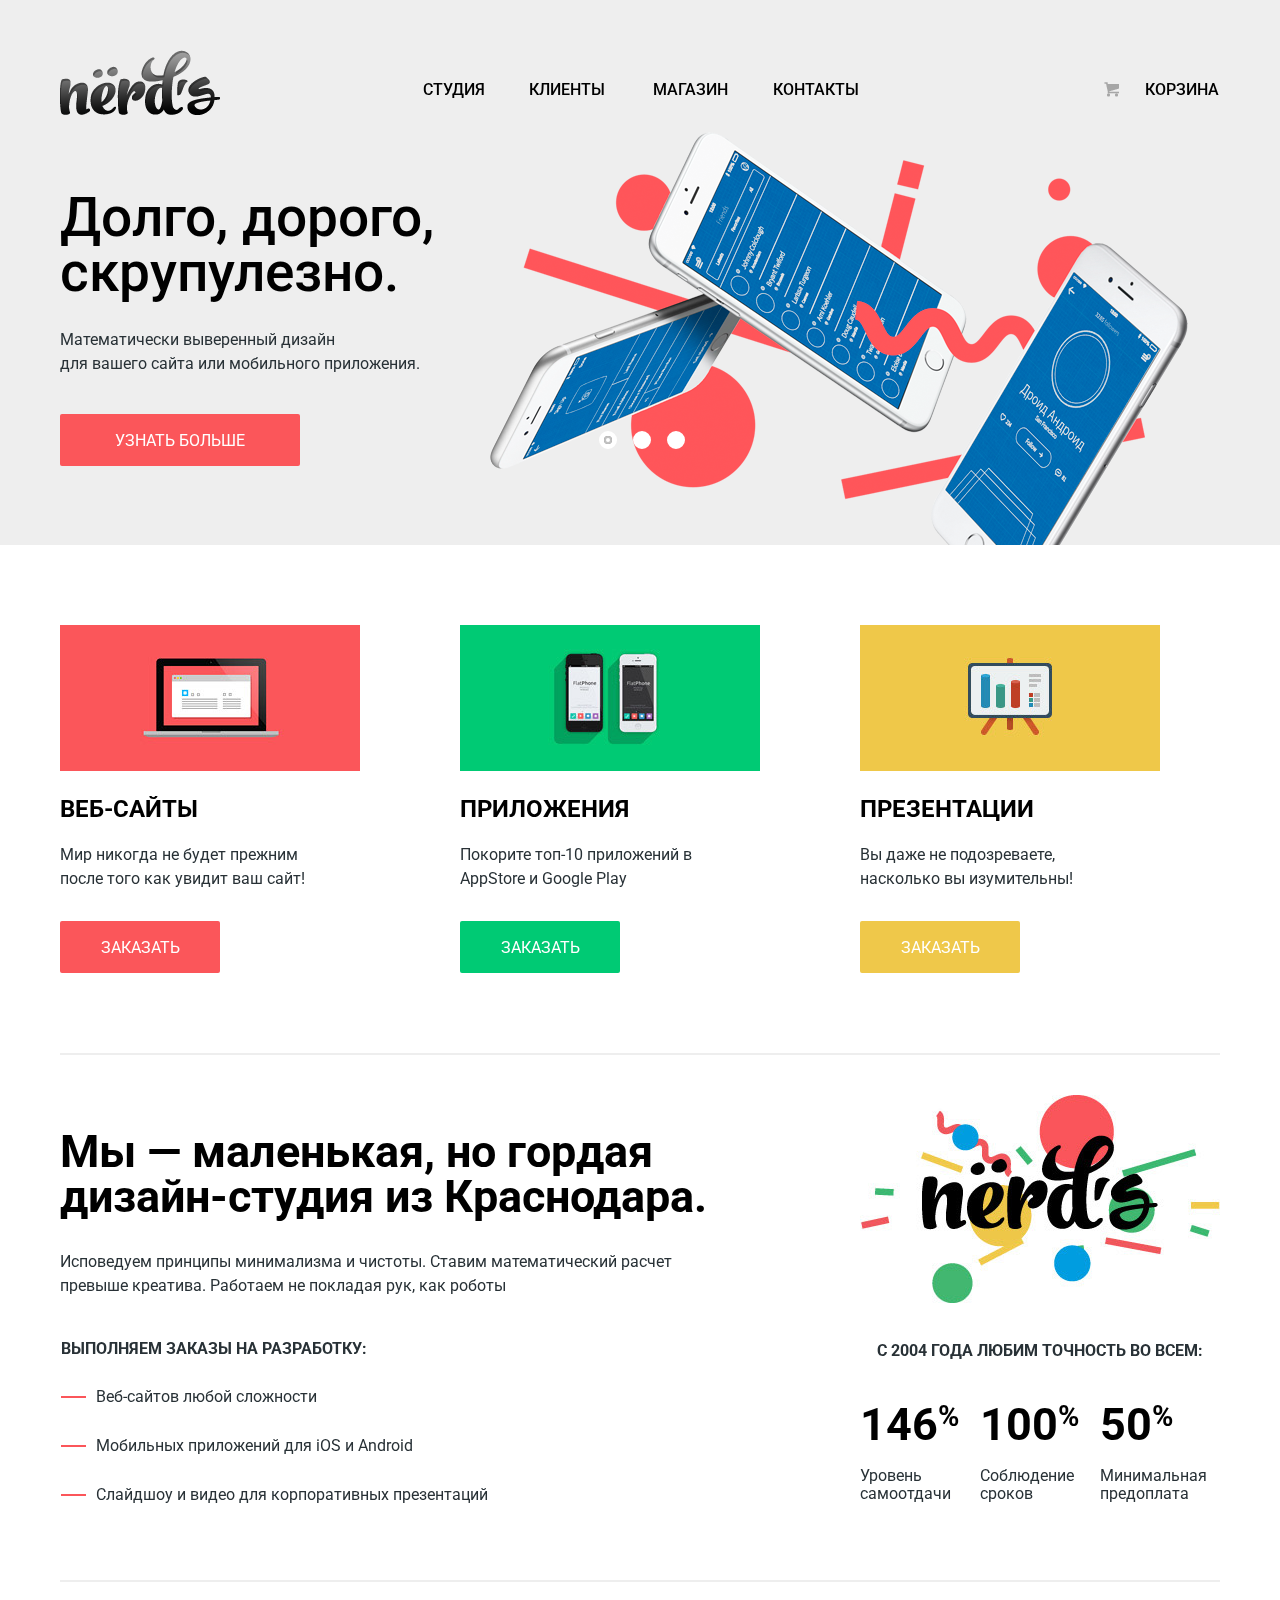
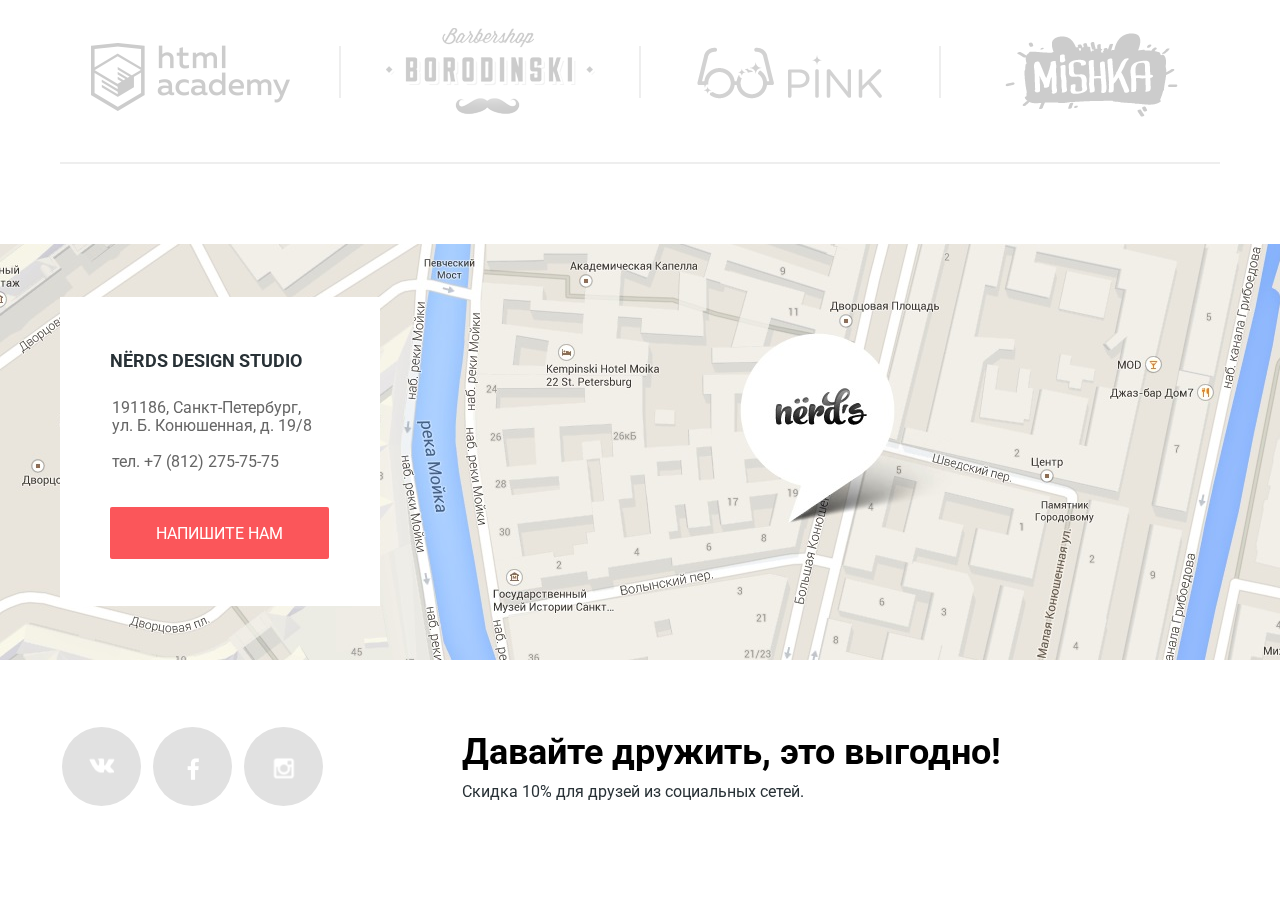
==== commit 4d11ec25: "мелкие правки css" ====
--- a/index.html
+++ b/index.html
@@ -36,7 +36,7 @@
             <div class="slider-banner">
               <div class="slider-text">
                 <h2 class="slider-title">Долго, дорого, скрупулезно.</h2>
-                <p>Математически выверенный дизайн<br> для вашего сайта или мобильного приложения.Математически выверенный дизайн<br> для вашего сайта или мобильного приложенияМатематически выверенный дизайн<br> для вашего сайта или мобильного приложенияМатематически выверенный дизайн<br> для вашего сайта или мобильного приложенияМатематически выверенный дизайн<br> для вашего сайта или мобильного приложения</p>
+                <p>Математически выверенный дизайн<br> для вашего сайта или мобильного приложения.</p>
                 <a class="button" href="#">Узнать больше</a>
               </div>
             </div>
--- a/css/style.css
+++ b/css/style.css
@@ -248,7 +248,10 @@
 
 .slider-header {
   margin: 0 auto;
-  padding: 0;
+  margin-bottom: 80px;
+  padding: 0;
+  min-height: 430px;
+  overflow-y: scroll;
 }
 
 .slider {
@@ -322,7 +325,7 @@
 
 .slider p {
   width: auto;
-  height: auto;
+  height: 100%;
   margin-bottom: 38px;
   padding-right: 82px;
   padding-top: 3px;
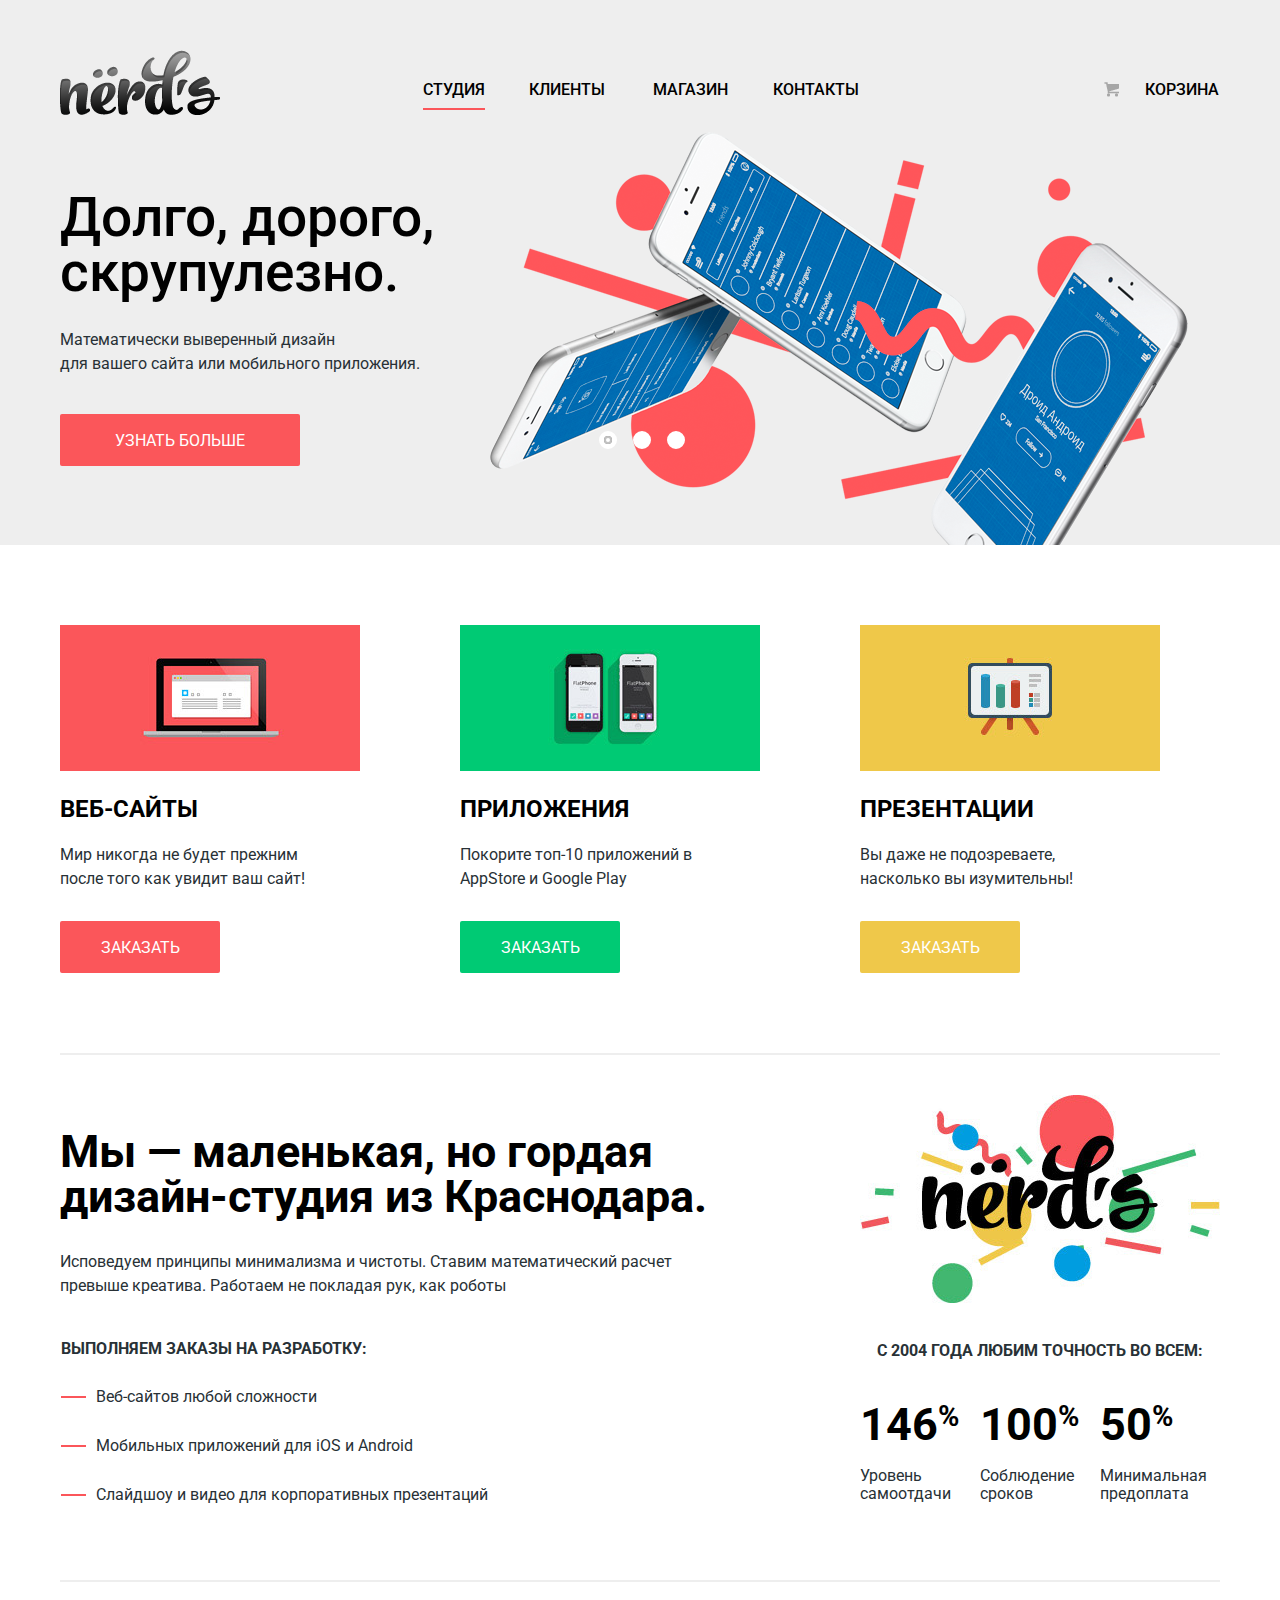
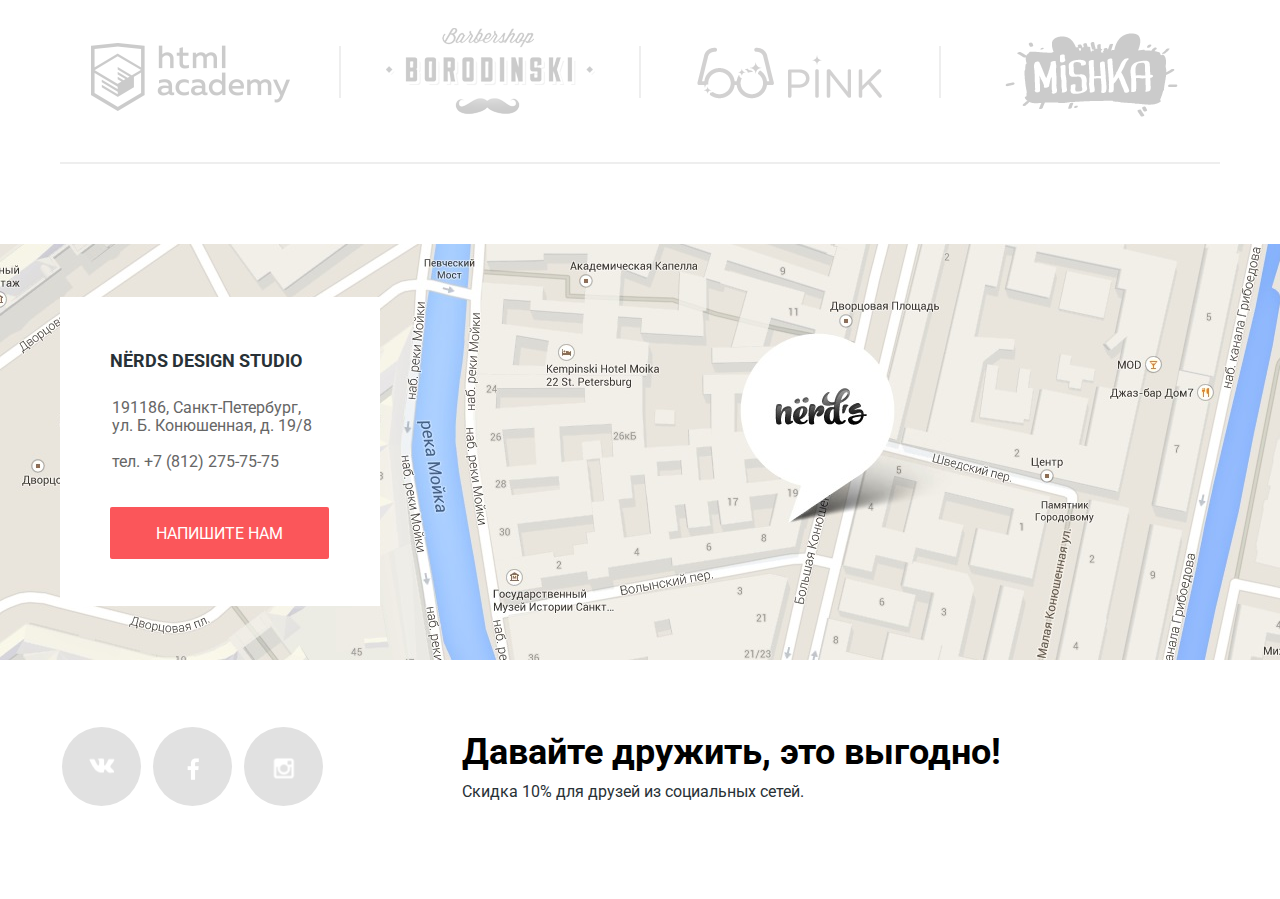
==== commit a7210593: "правки навигации" ====
--- a/index.html
+++ b/index.html
@@ -13,10 +13,10 @@
         <nav class="nav">
           <a class="main-logo"><img src="img/nerds-logo.png" width="160" height="65" alt="Нердс"></a>
           <ul class="nav-list">
-            <li><a href="catalog.html">Студия</a></li>
-            <li><a href="catalog.html">Клиенты</a></li>
+            <li><a href="#" class="active">Студия</a></li>
+            <li><a href="#">Клиенты</a></li>
             <li><a href="catalog.html">Магазин</a></li>
-            <li><a href="catalog.html">Контакты</a></li>
+            <li><a href="#">Контакты</a></li>
           </ul>
         </nav>
         <div class="cart">
--- a/css/style.css
+++ b/css/style.css
@@ -251,7 +251,7 @@
   margin-bottom: 80px;
   padding: 0;
   min-height: 430px;
-  overflow-y: scroll;
+  /* overflow-y: scroll; */
 }
 
 .slider {
@@ -971,7 +971,7 @@
 
 .window-info p {
   display: block;
-  vertical-align: top;
+  /* vertical-align: top; */
   text-align: center;
   width: 226px;
   height: auto;
